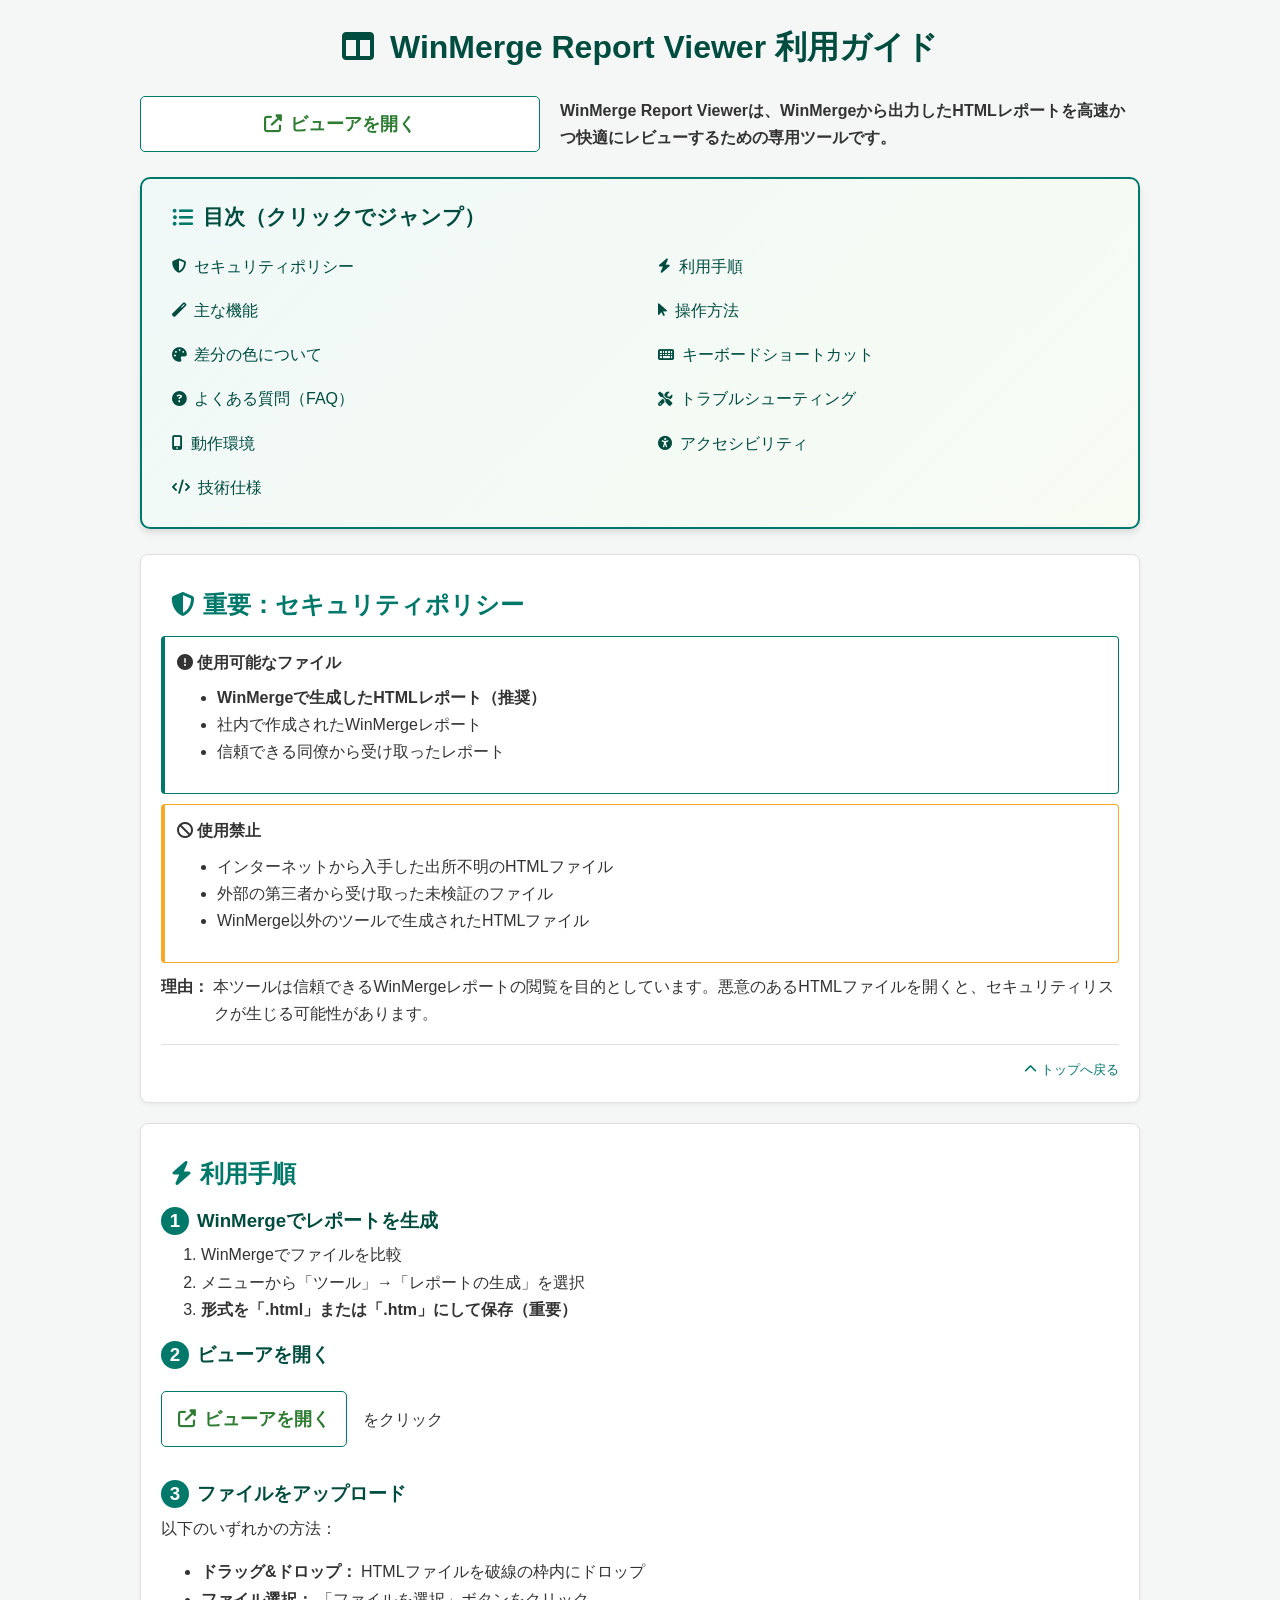
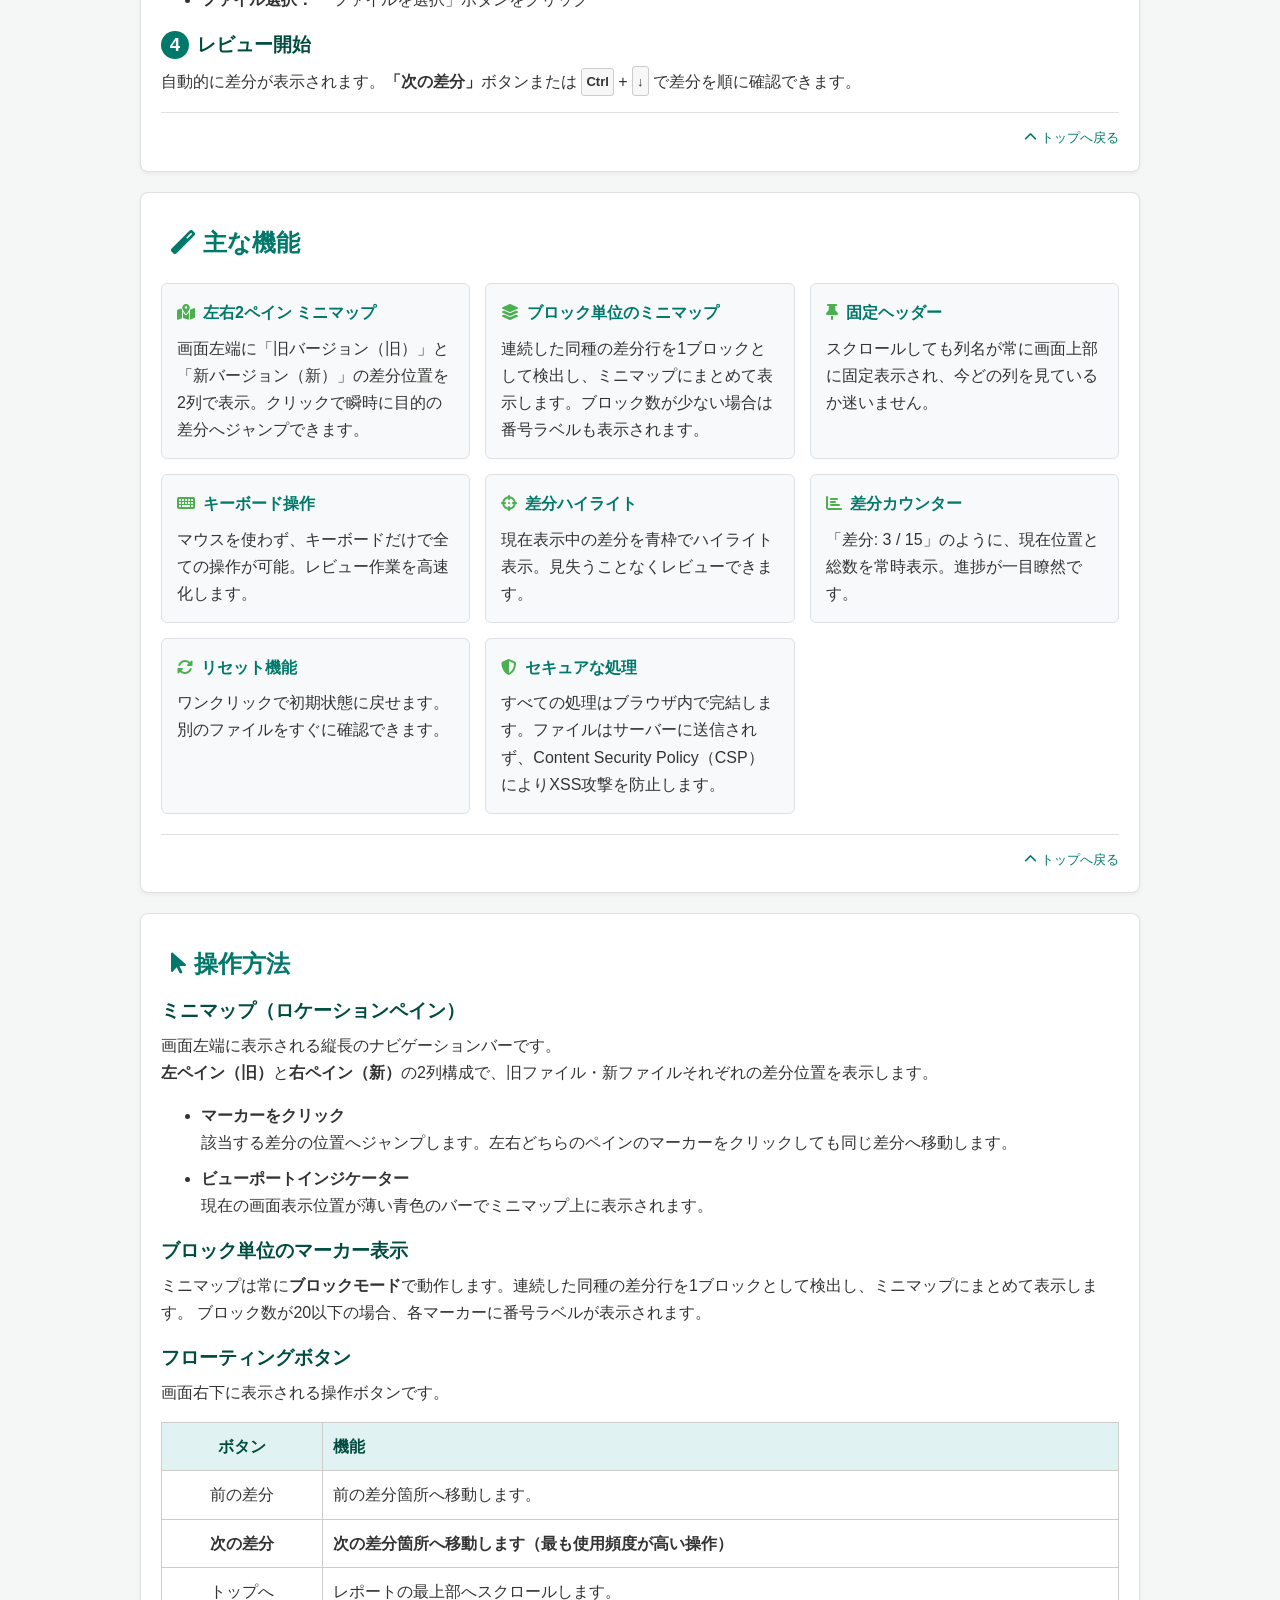
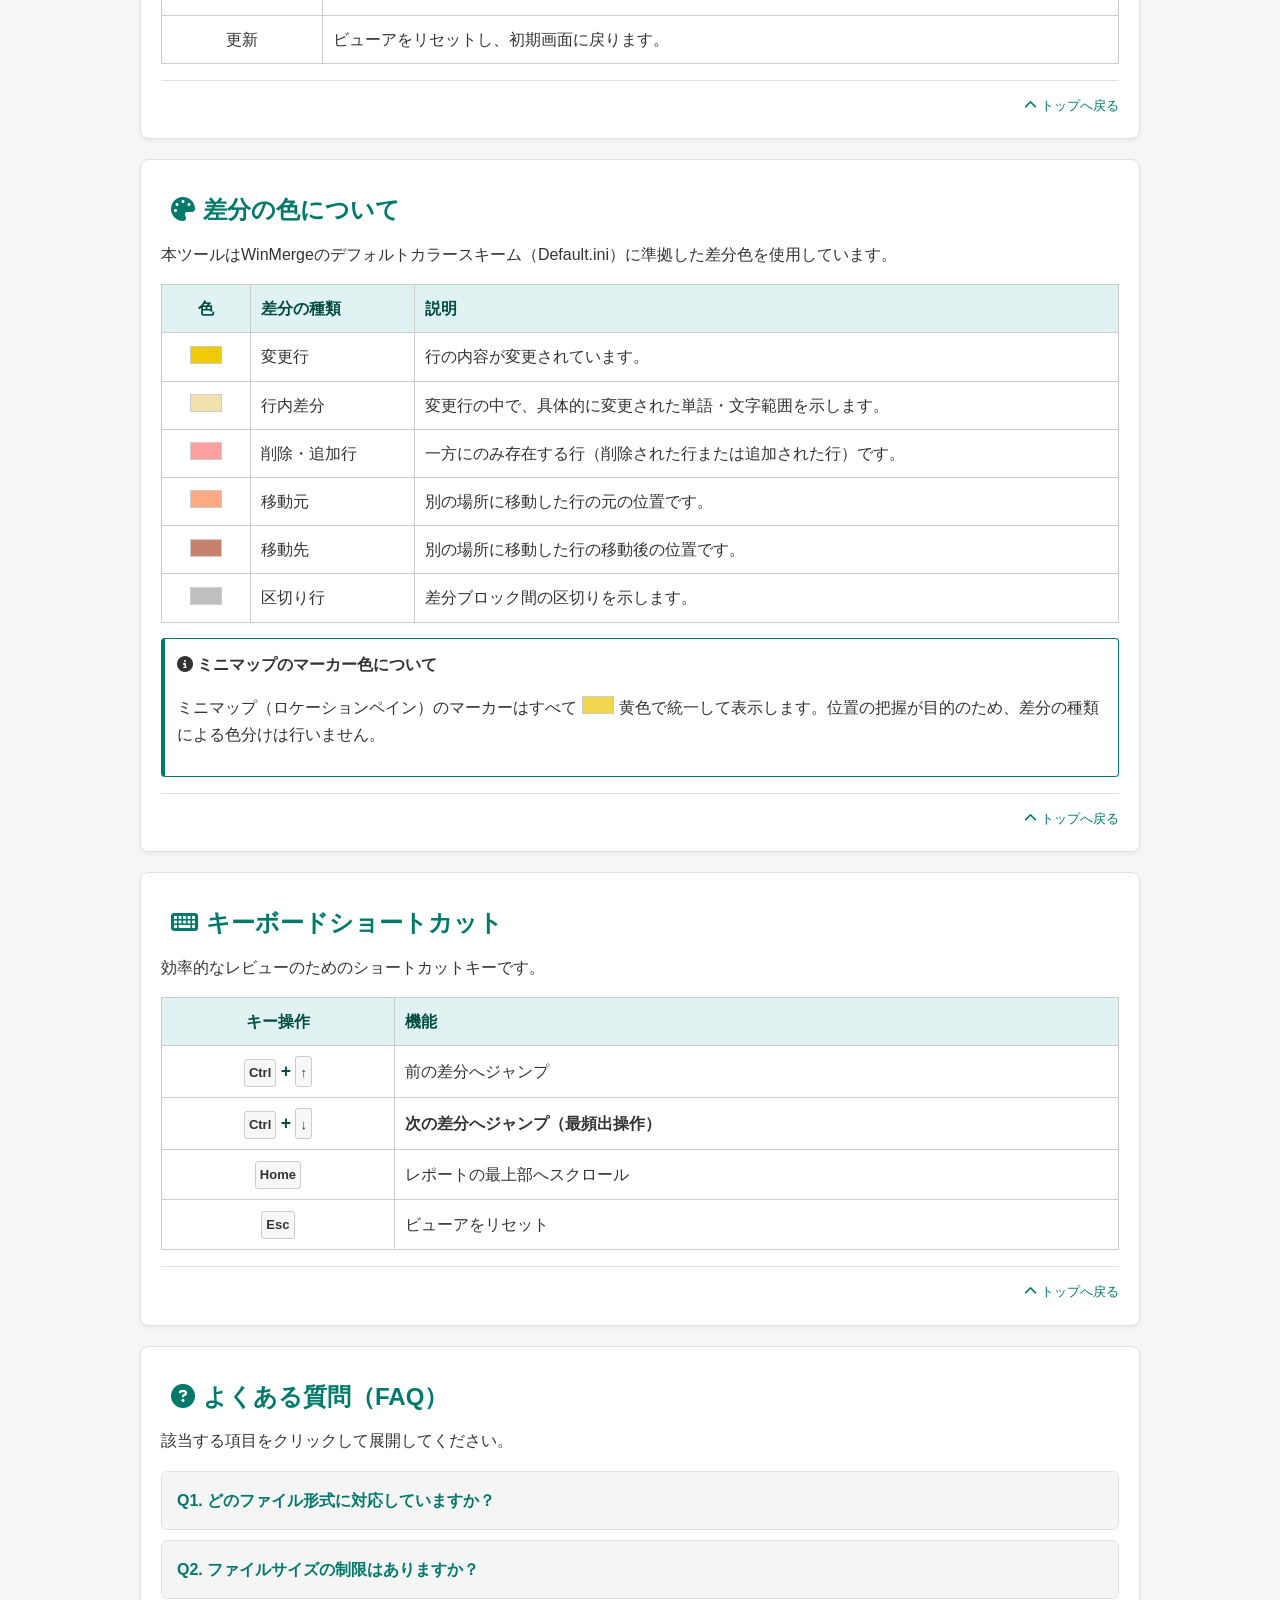
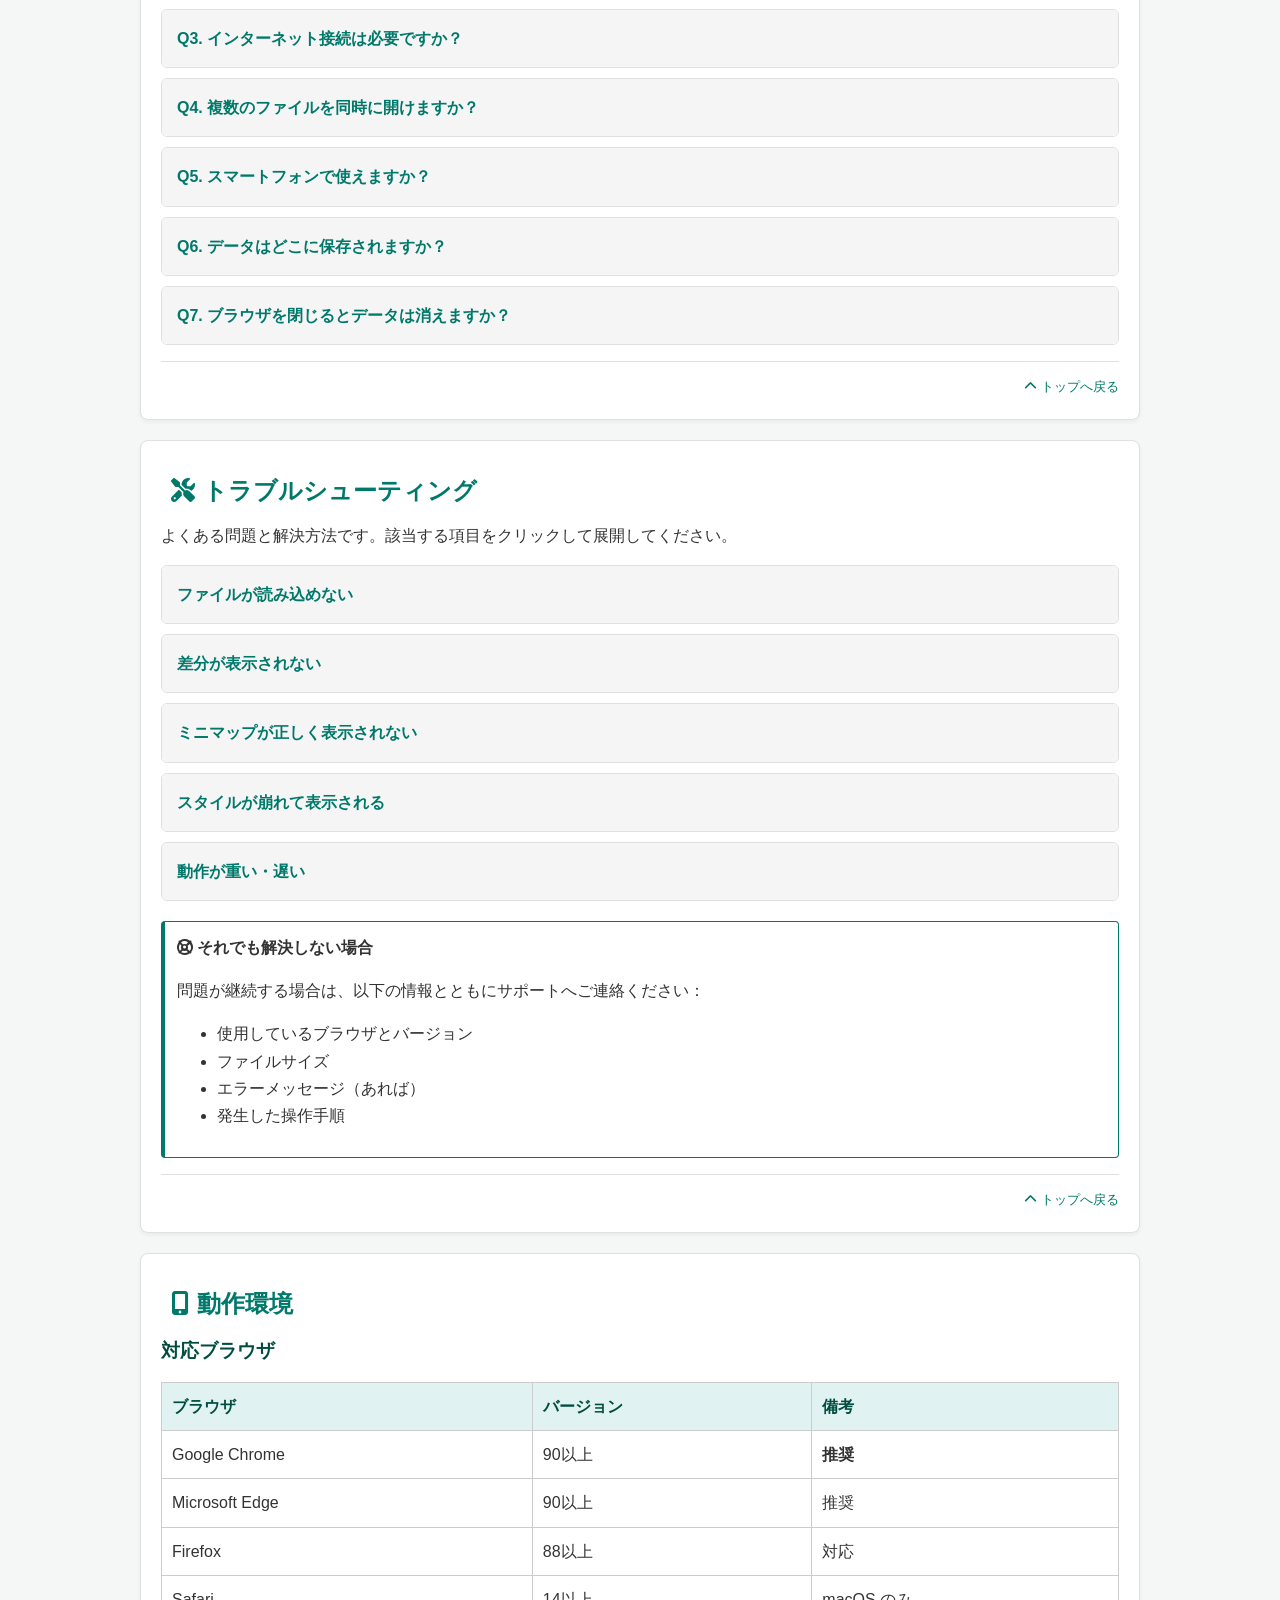
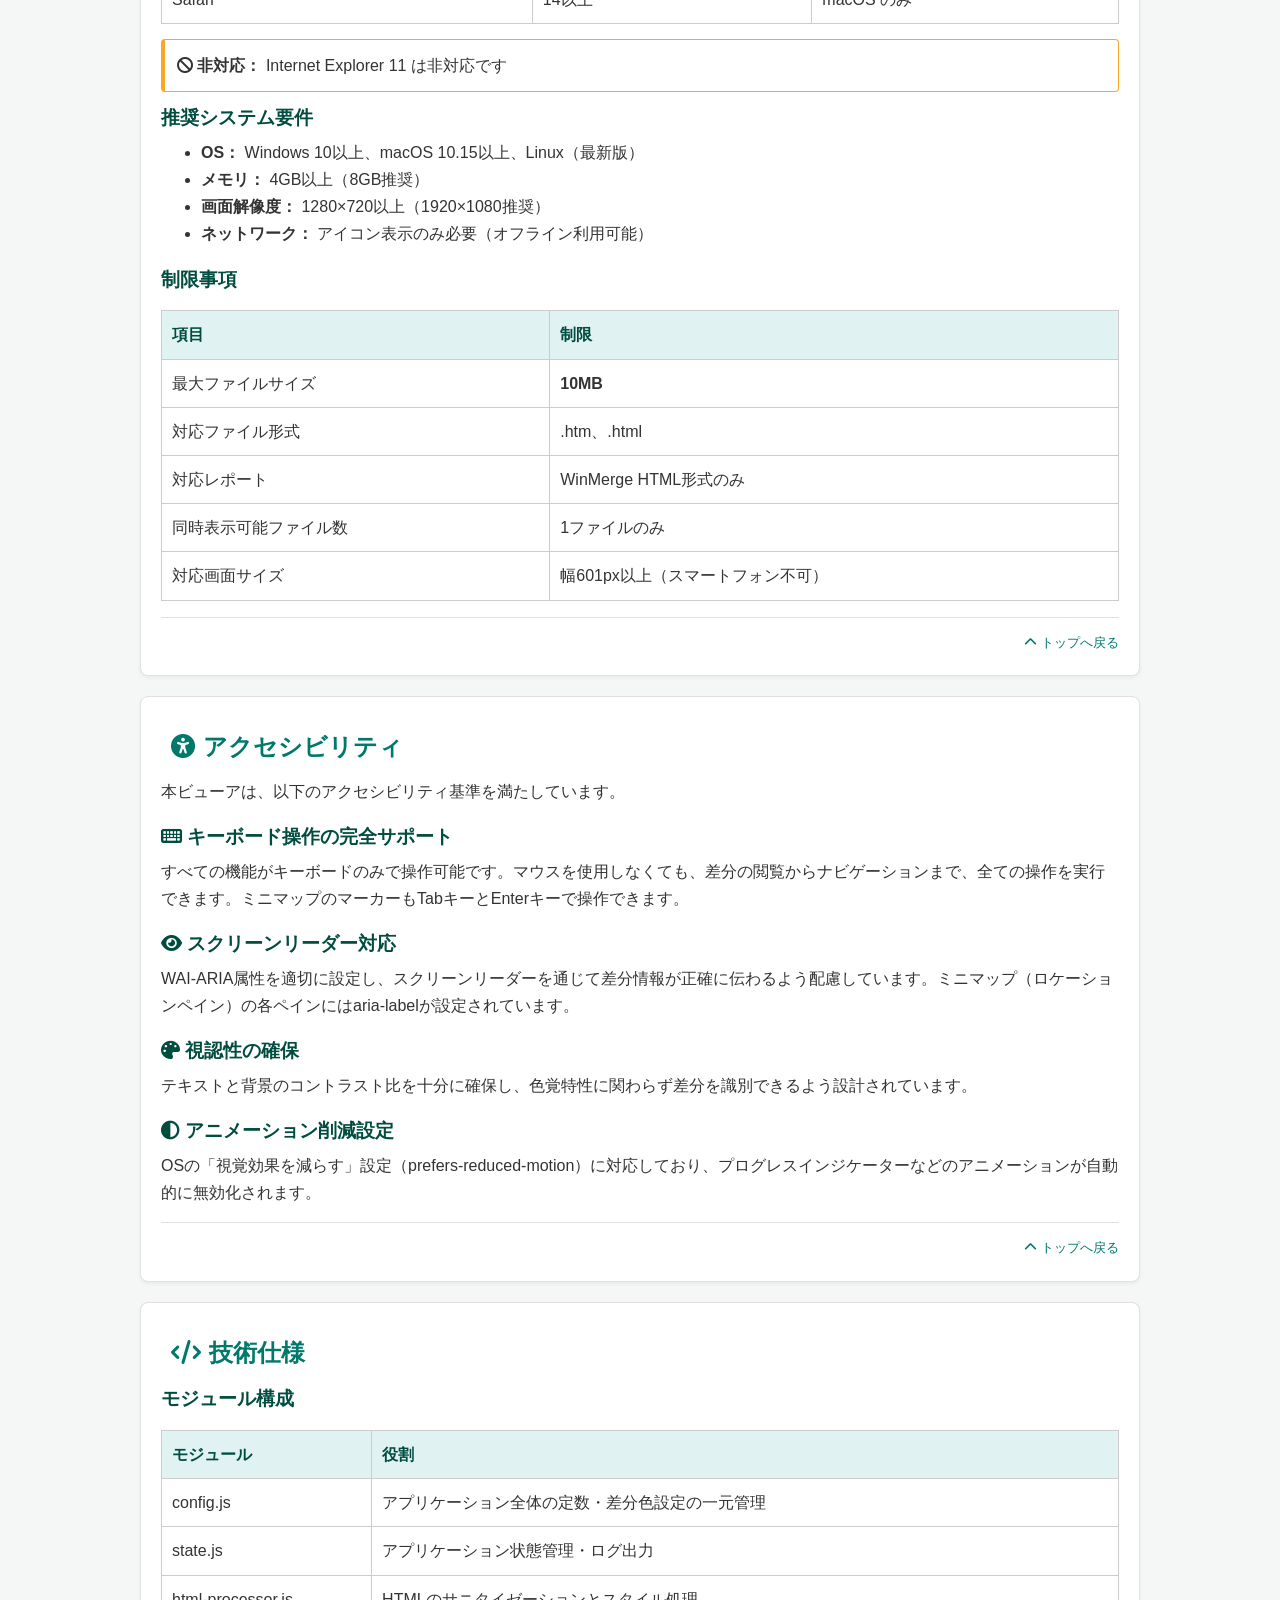
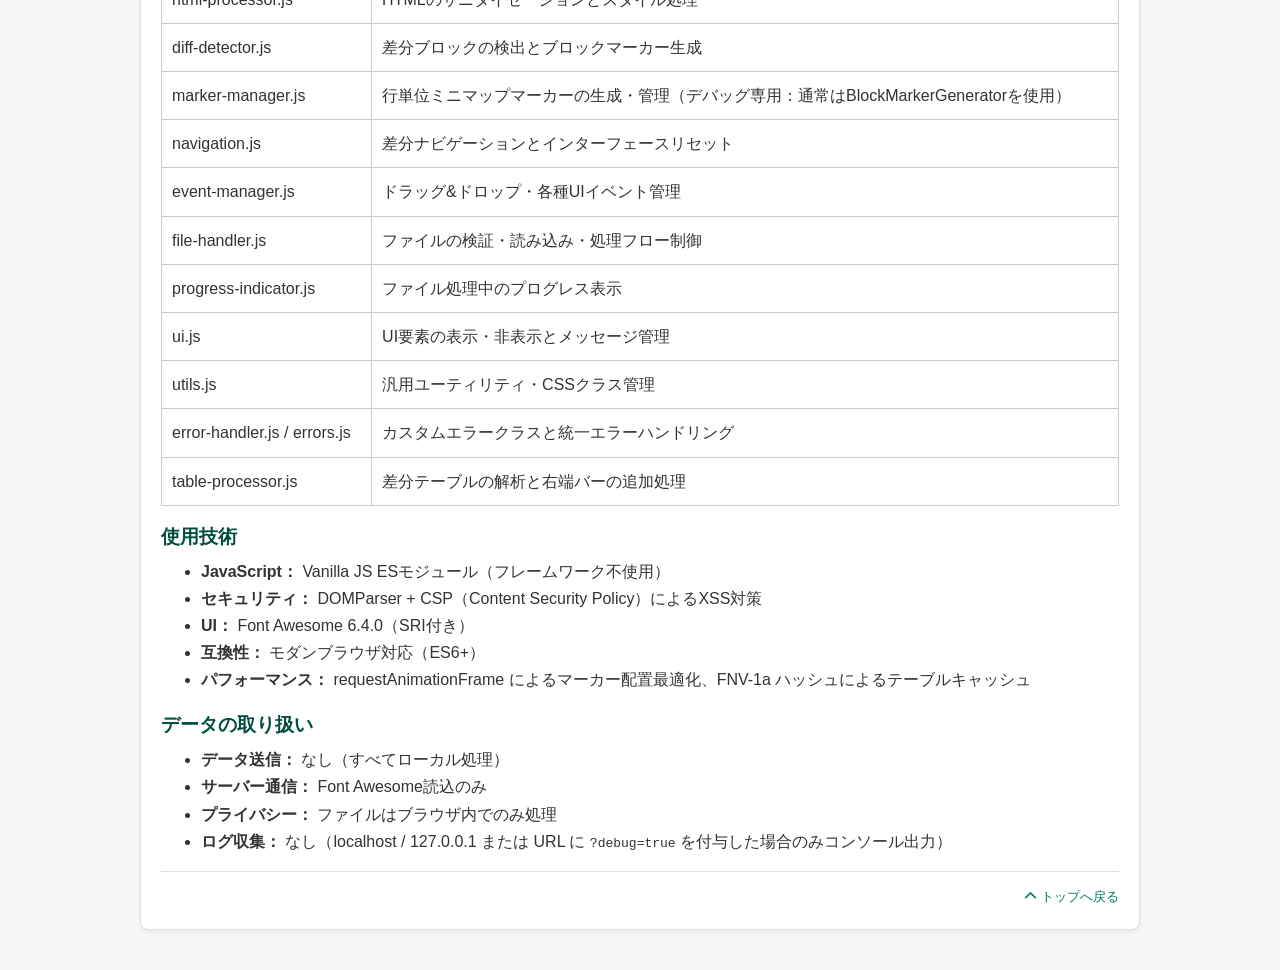
==== document.html @ a6956dbc "feat: initial commit (v2 - refactored from v1)" ====
<!DOCTYPE html>
<html lang="ja">

<head>
    <meta name="description"
        content="WinMergeレポートビューアは、WinMergeから出力したHTMLレポートをより快適にレビューするための高機能ツールです。差分ナビゲーション、ミニマップ、固定ヘッダーなどの機能を備えています。">
    <meta charset="UTF-8">
    <meta name="viewport" content="width=device-width, initial-scale=1.0">
    <title>WinMerge Report Viewer 利用ガイド</title>
    <link rel="icon" href="favicon.ico">
    <link href="https://cdnjs.cloudflare.com/ajax/libs/font-awesome/6.4.0/css/all.min.css" rel="stylesheet" />
    <style>
        body {
            font-family: 'Segoe UI', Tahoma, Geneva, Verdana, sans-serif;
            line-height: 1.7;
            padding: 20px;
            max-width: 1000px;
            margin: 0 auto;
            background-color: #f4f7f6;
            color: #333;
        }

        h1 {
            color: #004d40;
            margin-top: 0;
            text-align: center;
        }

        h2 {
            color: #00796b;
            padding-left: 10px;
            margin-top: 10px;
            margin-bottom: 10px;
        }

        h3 {
            color: #004d40;
            margin-top: 10px;
            margin-bottom: 5px;
        }

        .description {
            display: flex;
            align-items: center;
            gap: 0 20px;
            margin-block: 0;
        }

        .description a {
            display: flex;
            justify-content: center;
            align-items: center;
            width: 40%;
            min-width: 200px;
            flex-shrink: 0;
            margin-block: 0;
        }

        .description p {
            width: 60%;
            margin: 0;
            flex-grow: 1;
        }

        .link-to-tool {
            background-color: #fff;
            border: 1px solid #00796b;
            padding: 12px 16px;
            border-radius: 5px;
            color: #2e7d32;
            text-decoration: none;
            font-size: 18px;
            font-weight: 600;
            transition: all 0.3s ease;
            cursor: pointer;
            display: inline-block;
            margin: 15px 0;
            box-sizing: border-box;
        }

        .link-to-tool:hover {
            color: #1b5e20;
            background-color: #f0f8f7;
        }

        .link-to-tool i {
            font-size: 18px;
            margin-right: 0.5rem;
        }

        .section-box {
            background-color: #ffffff;
            border: 1px solid #e0e0e0;
            border-radius: 8px;
            padding: 20px;
            margin-bottom: 20px;
            box-shadow: 0 2px 4px rgba(0, 0, 0, 0.05);
        }

        .section-box p,
        .section-box ol,
        .section-box ul {
            margin-top: 0;
        }

        #security-policy>p {
            text-indent: -3.3rem;
            padding-left: 3.3rem;
        }

        .new-feature {
            background-color: #e8f5e9;
            border-left: 4px solid #00796b;
            padding: 12px;
            margin: 10px 0;
            border-radius: 4px;
        }

        .new-feature strong {
            color: #2e7d32;
        }

        .warning-box {
            border: 1px solid #f9a825;
            border-left-width: 4px;
            padding: 12px;
            margin: 10px 0;
            border-radius: 4px;
        }

        .info-box,
        .security-box {
            border: 1px solid #00796b;
            border-left-width: 4px;
            padding: 12px;
            margin: 10px 0;
            border-radius: 4px;
        }

        table {
            width: 100%;
            border-collapse: collapse;
            margin: 15px 0;
        }

        th,
        td {
            border: 1px solid #ccc;
            padding: 10px;
            text-align: left;
        }

        th {
            background-color: #e0f2f1;
            color: #004d40;
        }

        .color-box {
            display: inline-block;
            width: 30px;
            height: 16px;
            margin-inline: 5px;
            vertical-align: -1.4px;
            border: 1px solid #ccc;
        }

        span.kbd {
            display: inline-block;
            font-size: 13px;
            font-weight: bold;
            padding: 2px 4px;
            border: 1px solid #ccc;
            border-radius: 3px;
            background-color: #f7f7f7;
        }

        span.kbd.arrow {
            font-family: "Noto Sans Symbols 2", sans-serif;
            font-weight: 700;
            padding-top: .3rem;
        }

        span.plus {
            color: #004d40;
            font-weight: bold;
            font-size: 1.1rem;
        }

        /* WinMerge デフォルトカラースキーム（Default.ini）に準拠した差分色 */
        .diff-changed  { background-color: rgb(239, 203, 5);   }
        .diff-word     { background-color: rgb(241, 226, 173); }
        .diff-del      { background-color: rgb(255, 160, 160); }
        .diff-moved-from { background-color: rgb(255, 170, 130); }
        .diff-moved-to   { background-color: rgb(200, 129, 108); }
        .diff-separator  { background-color: rgb(192, 192, 192); }

        .mr-0_5rem { margin-right: .5rem; }
        .mr-1rem   { margin-right: 1rem; }
        .mb-0_5rem { margin-bottom: .5rem; }

        /* トップへ戻るリンク */
        .back-to-top {
            display: block;
            text-align: right;
            margin-top: 16px;
            padding-top: 10px;
            border-top: 1px solid #e0e0e0;
        }

        .back-to-top a {
            color: #00796b;
            text-decoration: none;
            font-size: 13px;
            font-weight: 500;
            transition: color 0.2s ease;
        }

        .back-to-top a:hover { color: #004d40; }
        .back-to-top a i    { margin-right: 4px; }

        .text-center { text-align: center; }

        .feature-grid {
            display: grid;
            grid-template-columns: repeat(auto-fit, minmax(250px, 1fr));
            gap: 15px;
            margin: 20px 0;
        }

        .feature-card {
            background: #f8f9fa;
            border: 1px solid #dee2e6;
            border-radius: 6px;
            padding: 15px;
        }

        .feature-card h4 {
            color: #00796b;
            margin-top: 0;
            margin-bottom: .5rem;
        }

        .feature-card p  { margin-bottom: 0; }
        .feature-card i  { color: #4caf50; margin-right: 8px; }

        /* アコーディオンスタイル */
        .accordion { margin: 15px 0; }

        .accordion-item {
            border: 1px solid #e0e0e0;
            border-radius: 6px;
            margin-bottom: 10px;
            overflow: hidden;
        }

        .accordion-header {
            background: #f5f5f5;
            padding: 15px;
            cursor: pointer;
            font-weight: 600;
            color: #00796b;
            display: flex;
            justify-content: space-between;
            align-items: center;
            transition: background 0.3s ease;
        }

        .accordion-header:hover { background: rgba(0, 121, 107, 0.1); }

        #faq .accordion-header span {
            text-indent: -1.7rem;
            padding-left: 1.7rem;
        }

        .accordion-content {
            max-height: 0;
            overflow: hidden;
            transition: max-height 0.3s ease;
            background: white;
        }

        .accordion-content.active { max-height: 1000px; }

        .accordion-body { padding: 15px; }

        #faq .accordion-body {
            text-indent: -1.8rem;
            padding-left: calc(1.8rem + 15px);
        }

        .step-number {
            display: inline-block;
            width: 28px;
            height: 28px;
            background: #00796b;
            color: white;
            border-radius: 50%;
            text-align: center;
            line-height: 28px;
            font-weight: bold;
            margin-right: 8px;
        }

        .accordion-body .info-box {
            padding-left: calc(12px + 1.2em);
            text-indent: -1.2em;
        }

        /* 目次スタイル */
        .toc-container {
            background: linear-gradient(135deg, #f0f9f8 0%, #f7fbf2 100%);
            border: 2px solid #00796b;
            border-radius: 10px;
            padding: 20px;
            margin: 25px 0;
            box-shadow: 0 4px 6px rgba(0, 0, 0, 0.1);
        }

        .toc-title {
            color: #004d40;
            font-size: 1.3em;
            font-weight: bold;
            margin: 0 0 12px 0;
            display: flex;
            align-items: center;
        }

        .toc-title i { margin-right: 10px; color: #00796b; }

        .toc-grid {
            display: grid;
            grid-template-columns: repeat(2, 1fr);
            gap: 5px 15px;
        }

        .toc-item { display: flex; align-items: center; }

        .toc-item a {
            color: #004d40;
            text-decoration: none;
            font-weight: 500;
            display: flex;
            align-items: center;
            padding: 6px 10px;
            border-radius: 5px;
            transition: all 0.3s ease;
            width: 100%;
        }

        .toc-item a:hover {
            background: rgba(0, 121, 107, 0.1);
            color: #004d40;
            transform: translateX(5px);
        }

        .toc-item a i {
            margin-right: 8px;
            font-size: 0.9em;
            color: #004d40;
        }

        #operations ul li p {
            display: flex;
            align-items: center;
            margin-bottom: 0;
        }

        /* ミニマップ色見本の横並び */
        .minimap-legend {
            display: flex;
            flex-wrap: wrap;
            gap: 8px 20px;
            margin: 10px 0;
        }

        .minimap-legend-item {
            display: flex;
            align-items: center;
            gap: 6px;
            font-size: 14px;
        }

        /* タブレット向け（幅900px以下） */
        @media screen and (max-width: 900px) {
            body { padding: 15px; font-size: 16px; max-width: 100%; }
            h1  { font-size: 1.6rem; }
            h2  { font-size: 1.3rem; }
            .description { flex-direction: column; align-items: flex-start; gap: 12px 0; }
            .description a, .description p { width: 100%; margin: 0; }
            .description a { max-width: 100%; }
            .link-to-tool  { font-size: 17px; padding: 10px 14px; }
            th, td         { font-size: 15px; word-break: break-word; }
            .section-box   { padding: 18px; }
            .feature-grid  { grid-template-columns: 1fr; }
            .toc-grid      { grid-template-columns: 1fr; }
            .toc-container { padding: 15px; }
            .toc-title     { font-size: 1.1em; margin-bottom: 10px; }
        }

        /* スマホ向け（幅600px以下） */
        @media screen and (max-width: 600px) {
            body { padding: 10px; font-size: 15px; line-height: 1.6; }
            h1   { font-size: 1.4rem; margin-bottom: 1rem; text-align: left; text-indent: -1.2rem; padding-left: 3rem; }
            h2   { font-size: 1.2rem; }
            h3   { font-size: 1rem; }
            .description { flex-direction: column; }
            .description a, .description p { width: 100%; }
            .link-to-tool { font-size: 16px; padding: 10px 12px; }
            #security-policy>p { text-indent: -3rem; padding-left: 3rem; }
            table { font-size: 14px; }
            thead { display: none; }
            tr    { display: block; margin-bottom: 10px; }
            td    {
                display: flex;
                justify-content: space-between;
                padding: 8px;
                border: none;
                border-bottom: 1px solid #eee;
                position: relative;
            }
            td:first-child {
                background-color: #e0f2f1;
                justify-content: space-around;
                align-items: center;
            }
            #operations td:first-child,
            #system-requirements td:first-child { color: #004d40; font-weight: bold; }
            td:last-child { border-right: none; }
            td:before { content: attr(data-label); font-weight: bold; margin-right: 10px; min-width: fit-content; }
            td:first-child:before { display: none; }
            td p { margin-bottom: 0; }
            #faq .accordion-body { text-indent: -1.6rem; padding-left: calc(1.6rem + 15px); }
            .section-box { padding: 15px; }
            .color-box   { vertical-align: -1.1px; }
            .feature-grid { grid-template-columns: 1fr; }
            .toc-grid   { grid-template-columns: 1fr; }
            .toc-item a { font-size: 14px; padding: 5px 8px; }
            .toc-container { padding: 12px; }
            .toc-title  { font-size: 1em; margin-bottom: 8px; }
            .minimap-legend { flex-direction: column; gap: 6px; }
        }
    </style>
</head>

<body>
    <div id="main-content">
        <h1 id="top"><i class="fas fa-columns mr-1rem"></i>WinMerge Report Viewer 利用ガイド</h1>

        <div class="description">
            <a href="index.html" class="link-to-tool" target="_blank">
                <i class="fas fa-external-link-alt"></i>
                ビューアを開く
            </a>
            <p><strong>WinMerge Report Viewerは、WinMergeから出力したHTMLレポートを高速かつ快適にレビューするための専用ツールです。</strong></p>
        </div>

        <!-- 目次 -->
        <div class="toc-container">
            <h2 class="toc-title">
                <i class="fas fa-list-ul"></i>
                目次（クリックでジャンプ）
            </h2>
            <div class="toc-grid">
                <div class="toc-item">
                    <a href="#security-policy">
                        <i class="fas fa-shield-alt"></i>セキュリティポリシー
                    </a>
                </div>
                <div class="toc-item">
                    <a href="#quick-start">
                        <i class="fas fa-bolt"></i>利用手順
                    </a>
                </div>
                <div class="toc-item">
                    <a href="#features">
                        <i class="fas fa-magic"></i>主な機能
                    </a>
                </div>
                <div class="toc-item">
                    <a href="#operations">
                        <i class="fas fa-mouse-pointer"></i>操作方法
                    </a>
                </div>

                <div class="toc-item">
                    <a href="#diff-colors">
                        <i class="fas fa-palette"></i>差分の色について
                    </a>
                </div>
                <div class="toc-item">
                    <a href="#keyboard-shortcuts">
                        <i class="fas fa-keyboard"></i>キーボードショートカット
                    </a>
                </div>
                <div class="toc-item">
                    <a href="#faq">
                        <i class="fas fa-question-circle"></i>よくある質問（FAQ）
                    </a>
                </div>
                <div class="toc-item">
                    <a href="#troubleshooting">
                        <i class="fas fa-tools"></i>トラブルシューティング
                    </a>
                </div>
                <div class="toc-item">
                    <a href="#system-requirements">
                        <i class="fas fa-mobile-alt"></i>動作環境
                    </a>
                </div>
                <div class="toc-item">
                    <a href="#accessibility">
                        <i class="fas fa-universal-access"></i>アクセシビリティ
                    </a>
                </div>
                <div class="toc-item">
                    <a href="#technical-specs">
                        <i class="fas fa-code"></i>技術仕様
                    </a>
                </div>
            </div>
        </div>

        <!-- セキュリティポリシー -->
        <div class="section-box" id="security-policy">
            <h2><i class="fas fa-shield-alt mr-0_5rem"></i>重要：セキュリティポリシー</h2>

            <div class="security-box">
                <p class="mb-0_5rem"><strong><i class="fas fa-exclamation-circle"></i> 使用可能なファイル</strong></p>
                <ul>
                    <li><strong>WinMergeで生成したHTMLレポート（推奨）</strong></li>
                    <li>社内で作成されたWinMergeレポート</li>
                    <li>信頼できる同僚から受け取ったレポート</li>
                </ul>
            </div>

            <div class="warning-box">
                <p class="mb-0_5rem"><strong><i class="fas fa-ban"></i> 使用禁止</strong></p>
                <ul>
                    <li>インターネットから入手した出所不明のHTMLファイル</li>
                    <li>外部の第三者から受け取った未検証のファイル</li>
                    <li>WinMerge以外のツールで生成されたHTMLファイル</li>
                </ul>
            </div>

            <p><strong>理由：</strong> 本ツールは信頼できるWinMergeレポートの閲覧を目的としています。悪意のあるHTMLファイルを開くと、セキュリティリスクが生じる可能性があります。</p>
            <div class="back-to-top"><a href="#top"><i class="fas fa-chevron-up"></i>トップへ戻る</a></div>
        </div>

        <!-- 利用手順 -->
        <div class="section-box" id="quick-start">
            <h2><i class="fas fa-bolt mr-0_5rem"></i>利用手順</h2>

            <h3><span class="step-number">1</span>WinMergeでレポートを生成</h3>
            <ol>
                <li>WinMergeでファイルを比較</li>
                <li>メニューから「ツール」→「レポートの生成」を選択</li>
                <li><strong>形式を「.html」または「.htm」にして保存（重要）</strong></li>
            </ol>

            <h3><span class="step-number">2</span>ビューアを開く</h3>
            <p><a href="index.html" class="link-to-tool" target="_blank"><i class="fas fa-external-link-alt"></i>ビューアを開く</a>　をクリック</p>

            <h3><span class="step-number">3</span>ファイルをアップロード</h3>
            <p>以下のいずれかの方法：</p>
            <ul>
                <li><strong>ドラッグ&ドロップ：</strong> HTMLファイルを破線の枠内にドロップ</li>
                <li><strong>ファイル選択：</strong> 「ファイルを選択」ボタンをクリック</li>
            </ul>

            <h3><span class="step-number">4</span>レビュー開始</h3>
            <p>自動的に差分が表示されます。<strong>「次の差分」</strong>ボタンまたは <span class="kbd">Ctrl</span> + <span class="kbd arrow">↓</span> で差分を順に確認できます。</p>
            <div class="back-to-top"><a href="#top"><i class="fas fa-chevron-up"></i>トップへ戻る</a></div>
        </div>

        <!-- 主な機能 -->
        <div class="section-box" id="features">
            <h2><i class="fas fa-magic mr-0_5rem"></i>主な機能</h2>

            <div class="feature-grid">
                <div class="feature-card">
                    <h4><i class="fas fa-map-marked-alt"></i>左右2ペイン ミニマップ</h4>
                    <p>画面左端に「旧バージョン（旧）」と「新バージョン（新）」の差分位置を2列で表示。クリックで瞬時に目的の差分へジャンプできます。</p>
                </div>

                <div class="feature-card">
                    <h4><i class="fas fa-layer-group"></i>ブロック単位のミニマップ</h4>
                    <p>連続した同種の差分行を1ブロックとして検出し、ミニマップにまとめて表示します。ブロック数が少ない場合は番号ラベルも表示されます。</p>
                </div>

                <div class="feature-card">
                    <h4><i class="fas fa-thumbtack"></i>固定ヘッダー</h4>
                    <p>スクロールしても列名が常に画面上部に固定表示され、今どの列を見ているか迷いません。</p>
                </div>

                <div class="feature-card">
                    <h4><i class="fas fa-keyboard"></i>キーボード操作</h4>
                    <p>マウスを使わず、キーボードだけで全ての操作が可能。レビュー作業を高速化します。</p>
                </div>

                <div class="feature-card">
                    <h4><i class="fas fa-crosshairs"></i>差分ハイライト</h4>
                    <p>現在表示中の差分を青枠でハイライト表示。見失うことなくレビューできます。</p>
                </div>

                <div class="feature-card">
                    <h4><i class="fas fa-chart-bar"></i>差分カウンター</h4>
                    <p>「差分: 3 / 15」のように、現在位置と総数を常時表示。進捗が一目瞭然です。</p>
                </div>

                <div class="feature-card">
                    <h4><i class="fas fa-sync-alt"></i>リセット機能</h4>
                    <p>ワンクリックで初期状態に戻せます。別のファイルをすぐに確認できます。</p>
                </div>

                <div class="feature-card">
                    <h4><i class="fas fa-shield-alt"></i>セキュアな処理</h4>
                    <p>すべての処理はブラウザ内で完結します。ファイルはサーバーに送信されず、Content Security Policy（CSP）によりXSS攻撃を防止します。</p>
                </div>
            </div>
            <div class="back-to-top"><a href="#top"><i class="fas fa-chevron-up"></i>トップへ戻る</a></div>
        </div>

        <!-- 操作方法 -->
        <div class="section-box" id="operations">
            <h2><i class="fas fa-mouse-pointer mr-0_5rem"></i>操作方法</h2>

            <h3>ミニマップ（ロケーションペイン）</h3>
            <p>
                画面左端に表示される縦長のナビゲーションバーです。<br>
                <strong>左ペイン（旧）</strong>と<strong>右ペイン（新）</strong>の2列構成で、旧ファイル・新ファイルそれぞれの差分位置を表示します。
            </p>
            <ul>
                <li class="mb-0_5rem">
                    <p><strong>マーカーをクリック</strong></p>
                    該当する差分の位置へジャンプします。左右どちらのペインのマーカーをクリックしても同じ差分へ移動します。
                </li>
                <li class="mb-0_5rem">
                    <p><strong>ビューポートインジケーター</strong></p>
                    現在の画面表示位置が薄い青色のバーでミニマップ上に表示されます。
                </li>
            </ul>

            <h3>ブロック単位のマーカー表示</h3>
            <p>
                ミニマップは常に<strong>ブロックモード</strong>で動作します。連続した同種の差分行を1ブロックとして検出し、ミニマップにまとめて表示します。
                ブロック数が20以下の場合、各マーカーに番号ラベルが表示されます。
            </p>

            <h3>フローティングボタン</h3>
            <p>画面右下に表示される操作ボタンです。</p>
            <table>
                <thead>
                    <tr>
                        <th class="text-center">ボタン</th>
                        <th>機能</th>
                    </tr>
                </thead>
                <tbody>
                    <tr>
                        <td data-label="ボタン" class="text-center">前の差分</td>
                        <td data-label="機能">前の差分箇所へ移動します。</td>
                    </tr>
                    <tr>
                        <td data-label="ボタン" class="text-center"><strong>次の差分</strong></td>
                        <td data-label="機能"><strong>次の差分箇所へ移動します（最も使用頻度が高い操作）</strong></td>
                    </tr>
                    <tr>
                        <td data-label="ボタン" class="text-center">トップへ</td>
                        <td data-label="機能">レポートの最上部へスクロールします。</td>
                    </tr>
                    <tr>
                        <td data-label="ボタン" class="text-center">更新</td>
                        <td data-label="機能">ビューアをリセットし、初期画面に戻ります。</td>
                    </tr>
                </tbody>
            </table>
            <div class="back-to-top"><a href="#top"><i class="fas fa-chevron-up"></i>トップへ戻る</a></div>
        </div>

        <!-- 差分の色について -->
        <div class="section-box" id="diff-colors">
            <h2><i class="fas fa-palette mr-0_5rem"></i>差分の色について</h2>
            <p>本ツールはWinMergeのデフォルトカラースキーム（Default.ini）に準拠した差分色を使用しています。</p>

            <table>
                <thead>
                    <tr>
                        <th class="text-center">色</th>
                        <th>差分の種類</th>
                        <th>説明</th>
                    </tr>
                </thead>
                <tbody>
                    <tr>
                        <td data-label="色" class="text-center">
                            <span class="color-box diff-changed"></span>
                        </td>
                        <td data-label="差分の種類">変更行</td>
                        <td data-label="説明">行の内容が変更されています。</td>
                    </tr>
                    <tr>
                        <td data-label="色" class="text-center">
                            <span class="color-box diff-word"></span>
                        </td>
                        <td data-label="差分の種類">行内差分</td>
                        <td data-label="説明">変更行の中で、具体的に変更された単語・文字範囲を示します。</td>
                    </tr>
                    <tr>
                        <td data-label="色" class="text-center">
                            <span class="color-box diff-del"></span>
                        </td>
                        <td data-label="差分の種類">削除・追加行</td>
                        <td data-label="説明">一方にのみ存在する行（削除された行または追加された行）です。</td>
                    </tr>
                    <tr>
                        <td data-label="色" class="text-center">
                            <span class="color-box diff-moved-from"></span>
                        </td>
                        <td data-label="差分の種類">移動元</td>
                        <td data-label="説明">別の場所に移動した行の元の位置です。</td>
                    </tr>
                    <tr>
                        <td data-label="色" class="text-center">
                            <span class="color-box diff-moved-to"></span>
                        </td>
                        <td data-label="差分の種類">移動先</td>
                        <td data-label="説明">別の場所に移動した行の移動後の位置です。</td>
                    </tr>
                    <tr>
                        <td data-label="色" class="text-center">
                            <span class="color-box diff-separator"></span>
                        </td>
                        <td data-label="差分の種類">区切り行</td>
                        <td data-label="説明">差分ブロック間の区切りを示します。</td>
                    </tr>
                </tbody>
            </table>

            <div class="info-box">
                <p><strong><i class="fas fa-info-circle"></i> ミニマップのマーカー色について</strong></p>
                <p>ミニマップ（ロケーションペイン）のマーカーはすべて<span class="color-box" style="background-color:#F2D74E; border:1px solid #ccc;"></span>黄色で統一して表示します。位置の把握が目的のため、差分の種類による色分けは行いません。</p>
            </div>
            <div class="back-to-top"><a href="#top"><i class="fas fa-chevron-up"></i>トップへ戻る</a></div>
        </div>

        <!-- キーボードショートカット -->
        <div class="section-box" id="keyboard-shortcuts">
            <h2><i class="fas fa-keyboard mr-0_5rem"></i>キーボードショートカット</h2>
            <p>効率的なレビューのためのショートカットキーです。</p>
            <table>
                <thead>
                    <tr>
                        <th class="text-center">キー操作</th>
                        <th>機能</th>
                    </tr>
                </thead>
                <tbody>
                    <tr>
                        <td data-label="キー操作" class="text-center">
                            <span class="kbd">Ctrl</span> <span class="plus">+</span> <span class="kbd arrow">↑</span>
                        </td>
                        <td data-label="機能">前の差分へジャンプ</td>
                    </tr>
                    <tr>
                        <td data-label="キー操作" class="text-center">
                            <span class="kbd">Ctrl</span> <span class="plus">+</span> <span class="kbd arrow">↓</span>
                        </td>
                        <td data-label="機能"><strong>次の差分へジャンプ（最頻出操作）</strong></td>
                    </tr>
                    <tr>
                        <td data-label="キー操作" class="text-center">
                            <span class="kbd">Home</span>
                        </td>
                        <td data-label="機能">レポートの最上部へスクロール</td>
                    </tr>
                    <tr>
                        <td data-label="キー操作" class="text-center">
                            <span class="kbd">Esc</span>
                        </td>
                        <td data-label="機能">ビューアをリセット</td>
                    </tr>
                </tbody>
            </table>
            <div class="back-to-top"><a href="#top"><i class="fas fa-chevron-up"></i>トップへ戻る</a></div>
        </div>

        <!-- FAQ -->
        <div class="section-box" id="faq">
            <h2><i class="fas fa-question-circle mr-0_5rem"></i>よくある質問（FAQ）</h2>
            <p>該当する項目をクリックして展開してください。</p>

            <div class="accordion">
                <div class="accordion-item">
                    <div class="accordion-header">
                        <span>Q1. どのファイル形式に対応していますか？</span>
                    </div>
                    <div class="accordion-content">
                        <div class="accordion-body">
                            <strong>A1:</strong> WinMergeで生成した <strong>.htm</strong> または <strong>.html</strong>
                            形式のレポートのみ対応しています。他のツールで生成されたHTMLファイルは正しく表示されない場合があります。
                        </div>
                    </div>
                </div>

                <div class="accordion-item">
                    <div class="accordion-header">
                        <span>Q2. ファイルサイズの制限はありますか？</span>
                    </div>
                    <div class="accordion-content">
                        <div class="accordion-body">
                            <strong>A2:</strong>
                            最大<strong>10MB</strong>までです。それ以上の大容量ファイルはエラーになります。大規模な比較の場合は、比較対象を分割することをお勧めします。
                        </div>
                    </div>
                </div>

                <div class="accordion-item">
                    <div class="accordion-header">
                        <span>Q3. インターネット接続は必要ですか？</span>
                    </div>
                    <div class="accordion-content">
                        <div class="accordion-body">
                            <strong>A3:</strong> アイコン（Font Awesome）の読み込みにのみ必要です。アイコンが表示されなくても機能自体は動作しますので、オフライン環境でも利用可能です。
                        </div>
                    </div>
                </div>

                <div class="accordion-item">
                    <div class="accordion-header">
                        <span>Q4. 複数のファイルを同時に開けますか？</span>
                    </div>
                    <div class="accordion-content">
                        <div class="accordion-body">
                            <strong>A4:</strong> 現在のバージョンでは一度に1つのファイルのみ開けます。別のファイルを開く場合は「更新」ボタンでリセットしてください。
                        </div>
                    </div>
                </div>

                <div class="accordion-item">
                    <div class="accordion-header">
                        <span>Q5. スマートフォンで使えますか？</span>
                    </div>
                    <div class="accordion-content">
                        <div class="accordion-body">
                            <strong>A5:</strong>
                            本ツールは<strong>PC環境での使用を前提</strong>としています。画面幅600px以下（スマートフォン）では機能が制限され、警告が表示されます。必ずPCでご利用ください。
                        </div>
                    </div>
                </div>

                <div class="accordion-item">
                    <div class="accordion-header">
                        <span>Q6. データはどこに保存されますか？</span>
                    </div>
                    <div class="accordion-content">
                        <div class="accordion-body">
                            <strong>A6:</strong>
                            <strong>すべての処理はブラウザ内で完結</strong>します。ファイルはサーバーにアップロードされず、あなたのPC内でのみ処理されます。プライバシーは完全に保護されています。
                        </div>
                    </div>
                </div>

                <div class="accordion-item">
                    <div class="accordion-header">
                        <span>Q7. ブラウザを閉じるとデータは消えますか？</span>
                    </div>
                    <div class="accordion-content">
                        <div class="accordion-body">
                            <strong>A7:</strong>
                            はい。ブラウザを閉じる、またはタブを閉じるとデータは消えます。<strong>ファイルは保存されません</strong>ので、必要に応じて元のHTMLファイルを保管してください。
                        </div>
                    </div>
                </div>

            </div>
            <div class="back-to-top"><a href="#top"><i class="fas fa-chevron-up"></i>トップへ戻る</a></div>
        </div>

        <!-- トラブルシューティング -->
        <div class="section-box" id="troubleshooting">
            <h2><i class="fas fa-tools mr-0_5rem"></i>トラブルシューティング</h2>
            <p>よくある問題と解決方法です。該当する項目をクリックして展開してください。</p>

            <div class="accordion">
                <div class="accordion-item">
                    <div class="accordion-header">
                        <span>ファイルが読み込めない</span>
                    </div>
                    <div class="accordion-content">
                        <div class="accordion-body">
                            <strong>考えられる原因：</strong>
                            <ul>
                                <li>ファイルサイズが10MBを超えている</li>
                                <li>WinMerge形式のHTMLレポートではない</li>
                                <li>ファイルが破損している</li>
                            </ul>
                            <strong>対処法：</strong>
                            <ul>
                                <li>ファイルサイズを確認してください（10MB以下にする）</li>
                                <li>WinMergeで再度レポートを生成してください</li>
                                <li>別のブラウザで試してください</li>
                            </ul>
                        </div>
                    </div>
                </div>

                <div class="accordion-item">
                    <div class="accordion-header">
                        <span>差分が表示されない</span>
                    </div>
                    <div class="accordion-content">
                        <div class="accordion-body">
                            <strong>対処法：</strong>
                            <ol>
                                <li>「更新」ボタンでリセットしてから再度読み込む</li>
                                <li>ブラウザのキャッシュをクリア（<span class="kbd">Ctrl</span> + <span class="kbd">Shift</span> + <span class="kbd">R</span>）</li>
                                <li>ブラウザの開発者ツール（F12）でエラーを確認</li>
                                <li>別のブラウザで試す</li>
                            </ol>
                        </div>
                    </div>
                </div>

                <div class="accordion-item">
                    <div class="accordion-header">
                        <span>ミニマップが正しく表示されない</span>
                    </div>
                    <div class="accordion-content">
                        <div class="accordion-body">
                            <strong>考えられる原因と対処法：</strong>
                            <ul>
                                <li>ブラウザウィンドウのサイズを変えると自動的に再計算されます。ウィンドウのリサイズを試してください。</li>
                                <li>「更新」ボタンでリセットして再読み込みしてください。</li>
                                <li>上記で解決しない場合は、ページをリロード（<span class="kbd">Ctrl</span> + <span class="kbd">Shift</span> + <span class="kbd">R</span>）してください。</li>
                            </ul>
                        </div>
                    </div>
                </div>

                <div class="accordion-item">
                    <div class="accordion-header">
                        <span>スタイルが崩れて表示される</span>
                    </div>
                    <div class="accordion-content">
                        <div class="accordion-body">
                            <strong>対処法：</strong>
                            <ul>
                                <li>ページを完全にリロード（<span class="kbd">Ctrl</span> + <span class="kbd">Shift</span> + <span class="kbd">R</span>）</li>
                                <li>ブラウザのキャッシュをクリア</li>
                                <li>最新バージョンのブラウザを使用しているか確認</li>
                            </ul>
                        </div>
                    </div>
                </div>

                <div class="accordion-item">
                    <div class="accordion-header">
                        <span>動作が重い・遅い</span>
                    </div>
                    <div class="accordion-content">
                        <div class="accordion-body">
                            <strong>対処法：</strong>
                            <ul>
                                <li>ファイルサイズが大きい（5MB以上）場合は時間がかかります</li>
                                <li>他のタブやアプリケーションを閉じてください</li>
                                <li>ブラウザを再起動してください</li>
                                <li>PCのメモリ使用率を確認してください</li>
                            </ul>
                        </div>
                    </div>
                </div>
            </div>

            <div class="info-box" style="margin-top: 20px;">
                <p><strong><i class="fas fa-life-ring"></i> それでも解決しない場合</strong></p>
                <p>問題が継続する場合は、以下の情報とともにサポートへご連絡ください：</p>
                <ul>
                    <li>使用しているブラウザとバージョン</li>
                    <li>ファイルサイズ</li>
                    <li>エラーメッセージ（あれば）</li>
                    <li>発生した操作手順</li>
                </ul>
            </div>
            <div class="back-to-top"><a href="#top"><i class="fas fa-chevron-up"></i>トップへ戻る</a></div>
        </div>

        <!-- 動作環境 -->
        <div class="section-box" id="system-requirements">
            <h2><i class="fas fa-mobile-alt mr-0_5rem"></i>動作環境</h2>

            <h3>対応ブラウザ</h3>
            <table>
                <thead>
                    <tr>
                        <th>ブラウザ</th>
                        <th>バージョン</th>
                        <th>備考</th>
                    </tr>
                </thead>
                <tbody>
                    <tr>
                        <td data-label="ブラウザ">Google Chrome</td>
                        <td data-label="バージョン">90以上</td>
                        <td data-label="備考"><strong>推奨</strong></td>
                    </tr>
                    <tr>
                        <td data-label="ブラウザ">Microsoft Edge</td>
                        <td data-label="バージョン">90以上</td>
                        <td data-label="備考">推奨</td>
                    </tr>
                    <tr>
                        <td data-label="ブラウザ">Firefox</td>
                        <td data-label="バージョン">88以上</td>
                        <td data-label="備考">対応</td>
                    </tr>
                    <tr>
                        <td data-label="ブラウザ">Safari</td>
                        <td data-label="バージョン">14以上</td>
                        <td data-label="備考">macOS のみ</td>
                    </tr>
                </tbody>
            </table>

            <div class="warning-box">
                <strong><i class="fas fa-ban"></i> 非対応：</strong> Internet Explorer 11 は非対応です
            </div>

            <h3>推奨システム要件</h3>
            <ul>
                <li><strong>OS：</strong> Windows 10以上、macOS 10.15以上、Linux（最新版）</li>
                <li><strong>メモリ：</strong> 4GB以上（8GB推奨）</li>
                <li><strong>画面解像度：</strong> 1280×720以上（1920×1080推奨）</li>
                <li><strong>ネットワーク：</strong> アイコン表示のみ必要（オフライン利用可能）</li>
            </ul>

            <h3>制限事項</h3>
            <table>
                <thead>
                    <tr>
                        <th>項目</th>
                        <th>制限</th>
                    </tr>
                </thead>
                <tbody>
                    <tr>
                        <td data-label="項目">最大ファイルサイズ</td>
                        <td data-label="制限"><strong>10MB</strong></td>
                    </tr>
                    <tr>
                        <td data-label="項目">対応ファイル形式</td>
                        <td data-label="制限">.htm、.html</td>
                    </tr>
                    <tr>
                        <td data-label="項目">対応レポート</td>
                        <td data-label="制限">WinMerge HTML形式のみ</td>
                    </tr>
                    <tr>
                        <td data-label="項目">同時表示可能ファイル数</td>
                        <td data-label="制限">1ファイルのみ</td>
                    </tr>
                    <tr>
                        <td data-label="項目">対応画面サイズ</td>
                        <td data-label="制限">幅601px以上（スマートフォン不可）</td>
                    </tr>
                </tbody>
            </table>
            <div class="back-to-top"><a href="#top"><i class="fas fa-chevron-up"></i>トップへ戻る</a></div>
        </div>

        <!-- アクセシビリティ -->
        <div class="section-box" id="accessibility">
            <h2><i class="fas fa-universal-access mr-0_5rem"></i>アクセシビリティ</h2>
            <p>本ビューアは、以下のアクセシビリティ基準を満たしています。</p>

            <h3><i class="fas fa-keyboard"></i> キーボード操作の完全サポート</h3>
            <p>すべての機能がキーボードのみで操作可能です。マウスを使用しなくても、差分の閲覧からナビゲーションまで、全ての操作を実行できます。ミニマップのマーカーもTabキーとEnterキーで操作できます。</p>

            <h3><i class="fas fa-eye"></i> スクリーンリーダー対応</h3>
            <p>WAI-ARIA属性を適切に設定し、スクリーンリーダーを通じて差分情報が正確に伝わるよう配慮しています。ミニマップ（ロケーションペイン）の各ペインにはaria-labelが設定されています。</p>

            <h3><i class="fas fa-palette"></i> 視認性の確保</h3>
            <p>テキストと背景のコントラスト比を十分に確保し、色覚特性に関わらず差分を識別できるよう設計されています。</p>

            <h3><i class="fas fa-adjust"></i> アニメーション削減設定</h3>
            <p>OSの「視覚効果を減らす」設定（prefers-reduced-motion）に対応しており、プログレスインジケーターなどのアニメーションが自動的に無効化されます。</p>
            <div class="back-to-top"><a href="#top"><i class="fas fa-chevron-up"></i>トップへ戻る</a></div>
        </div>

        <!-- 技術仕様 -->
        <div class="section-box" id="technical-specs">
            <h2><i class="fas fa-code mr-0_5rem"></i>技術仕様</h2>

            <h3>モジュール構成</h3>
            <table>
                <thead>
                    <tr>
                        <th>モジュール</th>
                        <th>役割</th>
                    </tr>
                </thead>
                <tbody>
                    <tr>
                        <td data-label="モジュール">config.js</td>
                        <td data-label="役割">アプリケーション全体の定数・差分色設定の一元管理</td>
                    </tr>
                    <tr>
                        <td data-label="モジュール">state.js</td>
                        <td data-label="役割">アプリケーション状態管理・ログ出力</td>
                    </tr>
                    <tr>
                        <td data-label="モジュール">html-processor.js</td>
                        <td data-label="役割">HTMLのサニタイゼーションとスタイル処理</td>
                    </tr>
                    <tr>
                        <td data-label="モジュール">diff-detector.js</td>
                        <td data-label="役割">差分ブロックの検出とブロックマーカー生成</td>
                    </tr>
                    <tr>
                        <td data-label="モジュール">marker-manager.js</td>
                        <td data-label="役割">行単位ミニマップマーカーの生成・管理（デバッグ専用：通常はBlockMarkerGeneratorを使用）</td>
                    </tr>
                    <tr>
                        <td data-label="モジュール">navigation.js</td>
                        <td data-label="役割">差分ナビゲーションとインターフェースリセット</td>
                    </tr>
                    <tr>
                        <td data-label="モジュール">event-manager.js</td>
                        <td data-label="役割">ドラッグ&ドロップ・各種UIイベント管理</td>
                    </tr>
                    <tr>
                        <td data-label="モジュール">file-handler.js</td>
                        <td data-label="役割">ファイルの検証・読み込み・処理フロー制御</td>
                    </tr>
                    <tr>
                        <td data-label="モジュール">progress-indicator.js</td>
                        <td data-label="役割">ファイル処理中のプログレス表示</td>
                    </tr>
                    <tr>
                        <td data-label="モジュール">ui.js</td>
                        <td data-label="役割">UI要素の表示・非表示とメッセージ管理</td>
                    </tr>
                    <tr>
                        <td data-label="モジュール">utils.js</td>
                        <td data-label="役割">汎用ユーティリティ・CSSクラス管理</td>
                    </tr>
                    <tr>
                        <td data-label="モジュール">error-handler.js / errors.js</td>
                        <td data-label="役割">カスタムエラークラスと統一エラーハンドリング</td>
                    </tr>
                    <tr>
                        <td data-label="モジュール">table-processor.js</td>
                        <td data-label="役割">差分テーブルの解析と右端バーの追加処理</td>
                    </tr>
                </tbody>
            </table>

            <h3>使用技術</h3>
            <ul>
                <li><strong>JavaScript：</strong> Vanilla JS ESモジュール（フレームワーク不使用）</li>
                <li><strong>セキュリティ：</strong> DOMParser + CSP（Content Security Policy）によるXSS対策</li>
                <li><strong>UI：</strong> Font Awesome 6.4.0（SRI付き）</li>
                <li><strong>互換性：</strong> モダンブラウザ対応（ES6+）</li>
                <li><strong>パフォーマンス：</strong> requestAnimationFrame によるマーカー配置最適化、FNV-1a ハッシュによるテーブルキャッシュ</li>
            </ul>

            <h3>データの取り扱い</h3>
            <ul>
                <li><strong>データ送信：</strong> なし（すべてローカル処理）</li>
                <li><strong>サーバー通信：</strong> Font Awesome読込のみ</li>
                <li><strong>プライバシー：</strong> ファイルはブラウザ内でのみ処理</li>
                <li><strong>ログ収集：</strong> なし（localhost / 127.0.0.1 または URL に <code>?debug=true</code> を付与した場合のみコンソール出力）</li>
            </ul>
            <div class="back-to-top"><a href="#top"><i class="fas fa-chevron-up"></i>トップへ戻る</a></div>
        </div>
    </div>

    <script>
        // アコーディオン機能
        document.addEventListener('DOMContentLoaded', function () {
            const accordionHeaders = document.querySelectorAll('.accordion-header');

            accordionHeaders.forEach(header => {
                header.addEventListener('click', function () {
                    const content = this.nextElementSibling;
                    const isActive = this.classList.contains('active');

                    accordionHeaders.forEach(h => {
                        h.classList.remove('active');
                        h.nextElementSibling.classList.remove('active');
                    });

                    if (!isActive) {
                        this.classList.add('active');
                        content.classList.add('active');
                    }
                });
            });

            // スムーススクロール機能
            document.querySelectorAll('a[href^="#"]').forEach(anchor => {
                anchor.addEventListener('click', function (e) {
                    e.preventDefault();
                    const targetId = this.getAttribute('href');
                    if (targetId === '#') return;

                    const targetElement = document.querySelector(targetId);
                    if (targetElement) {
                        targetElement.scrollIntoView({
                            behavior: 'smooth',
                            block: 'start'
                        });
                    }
                });
            });
        });
    </script>
</body>

</html>
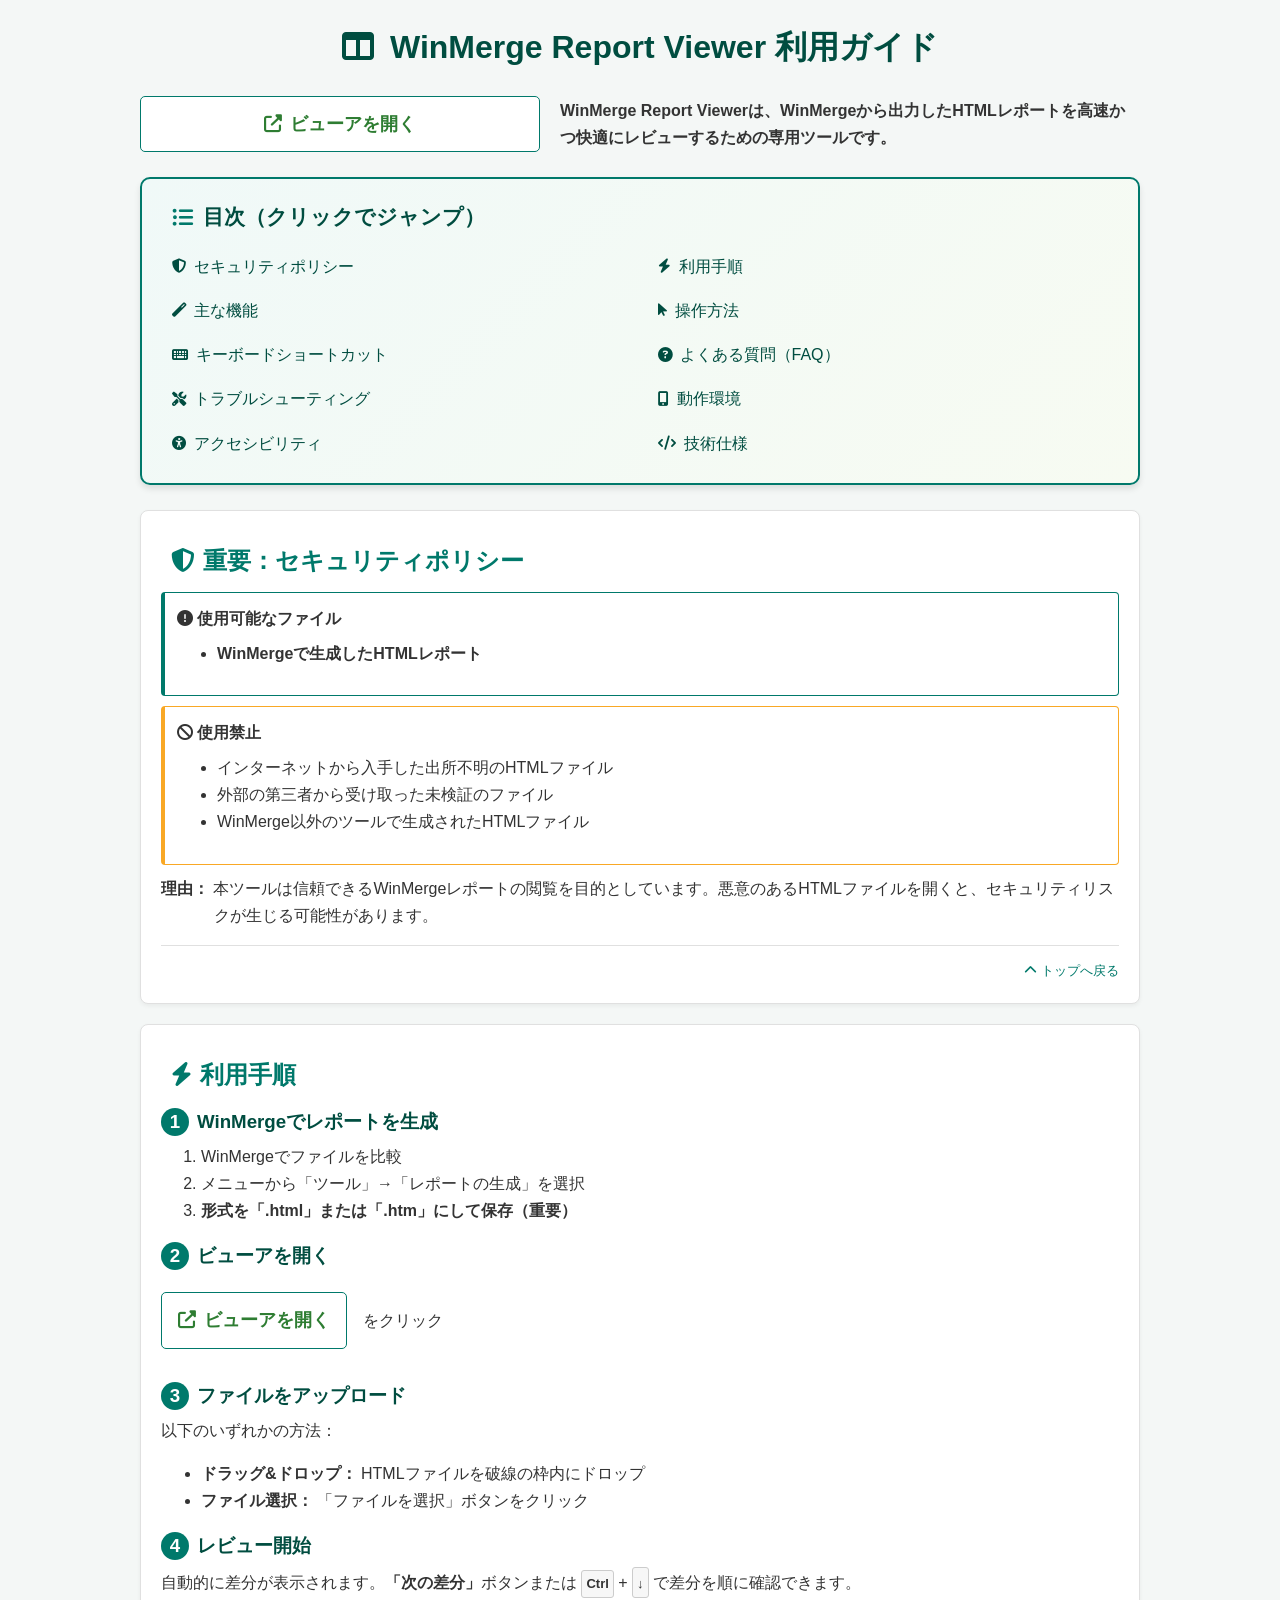
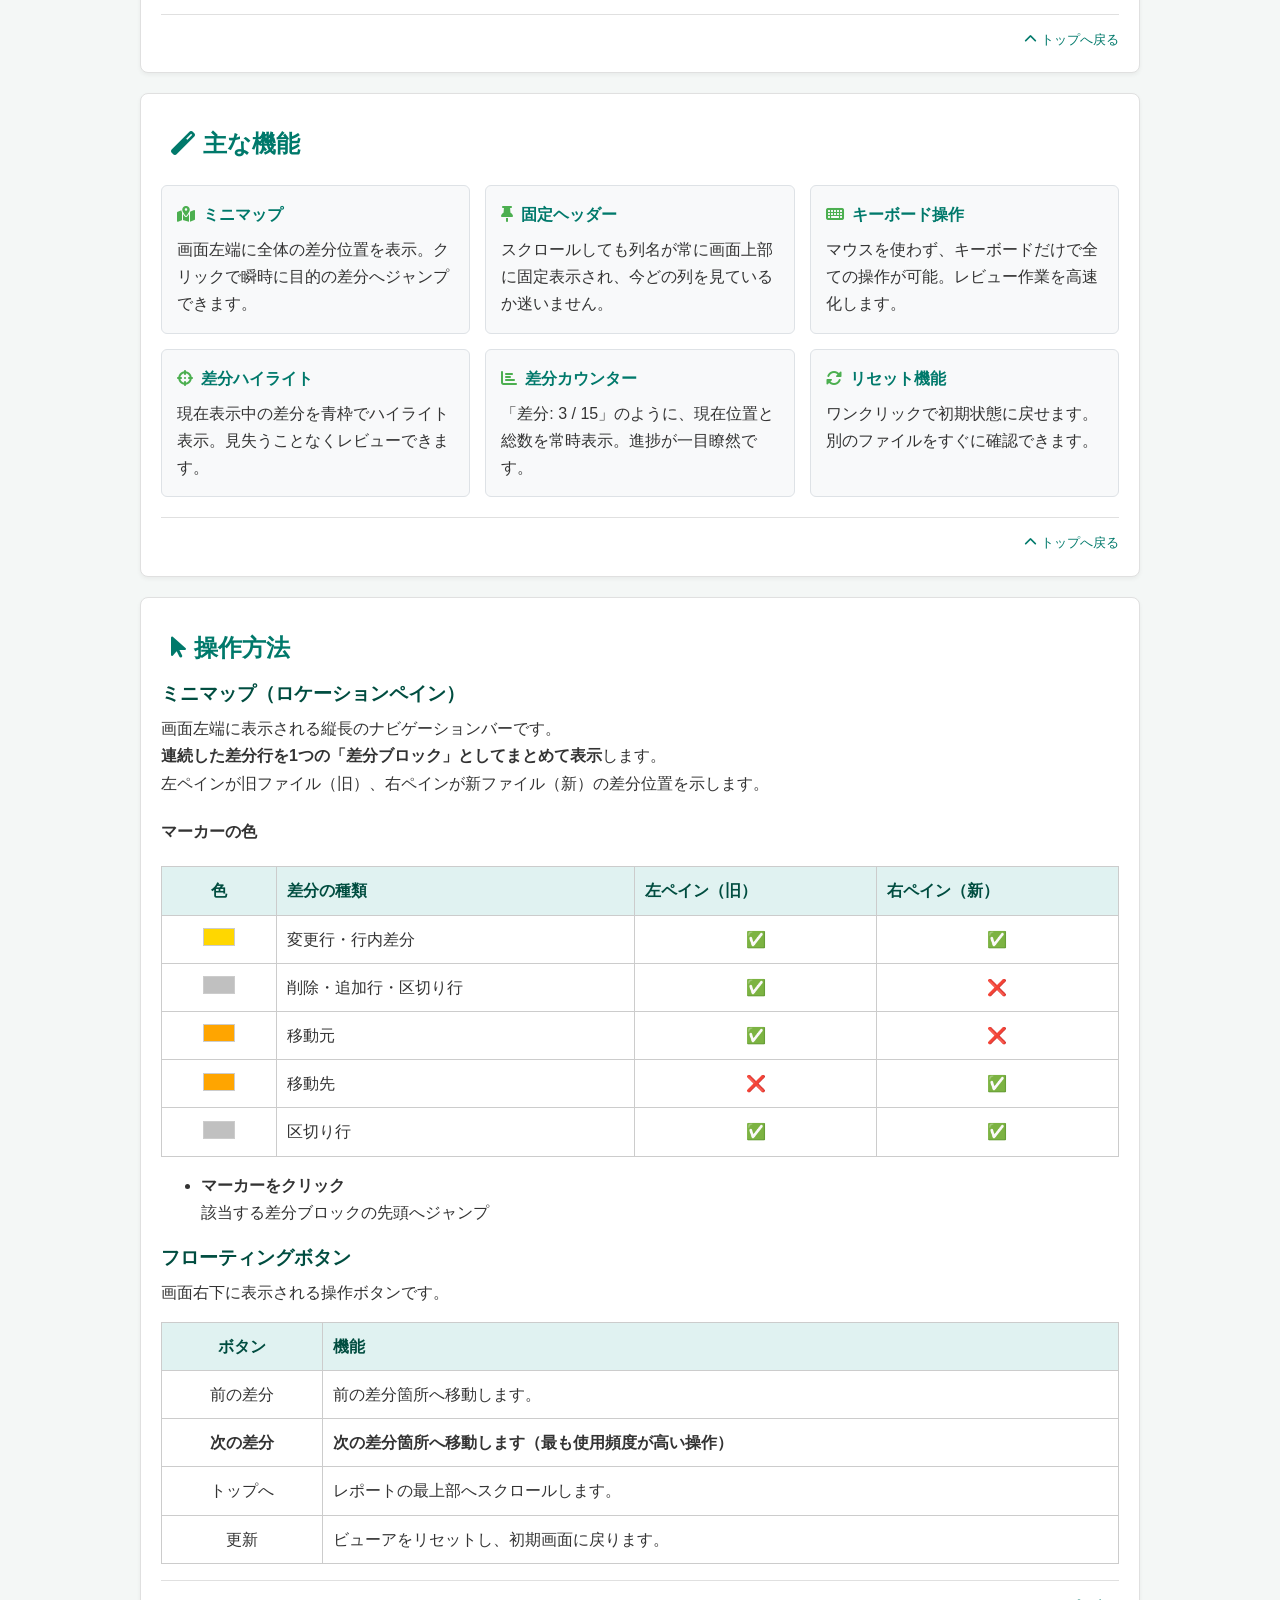
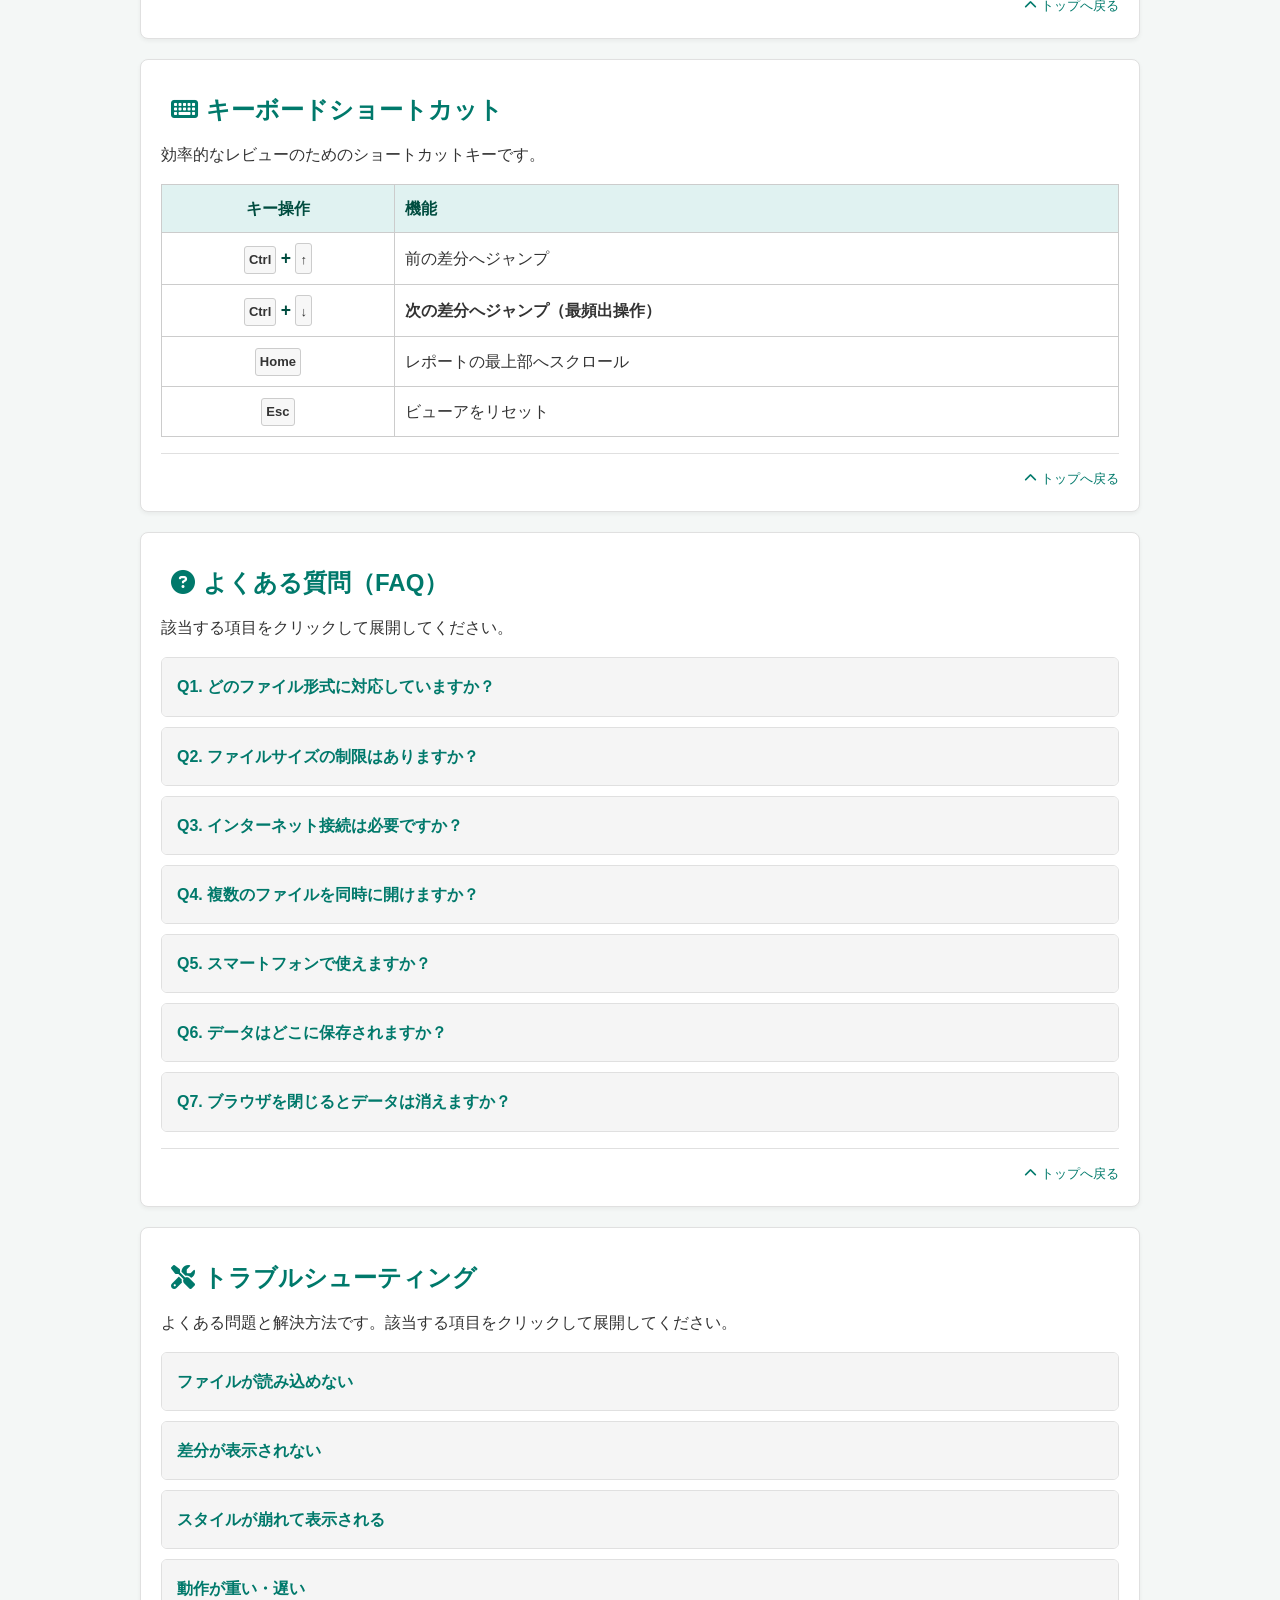
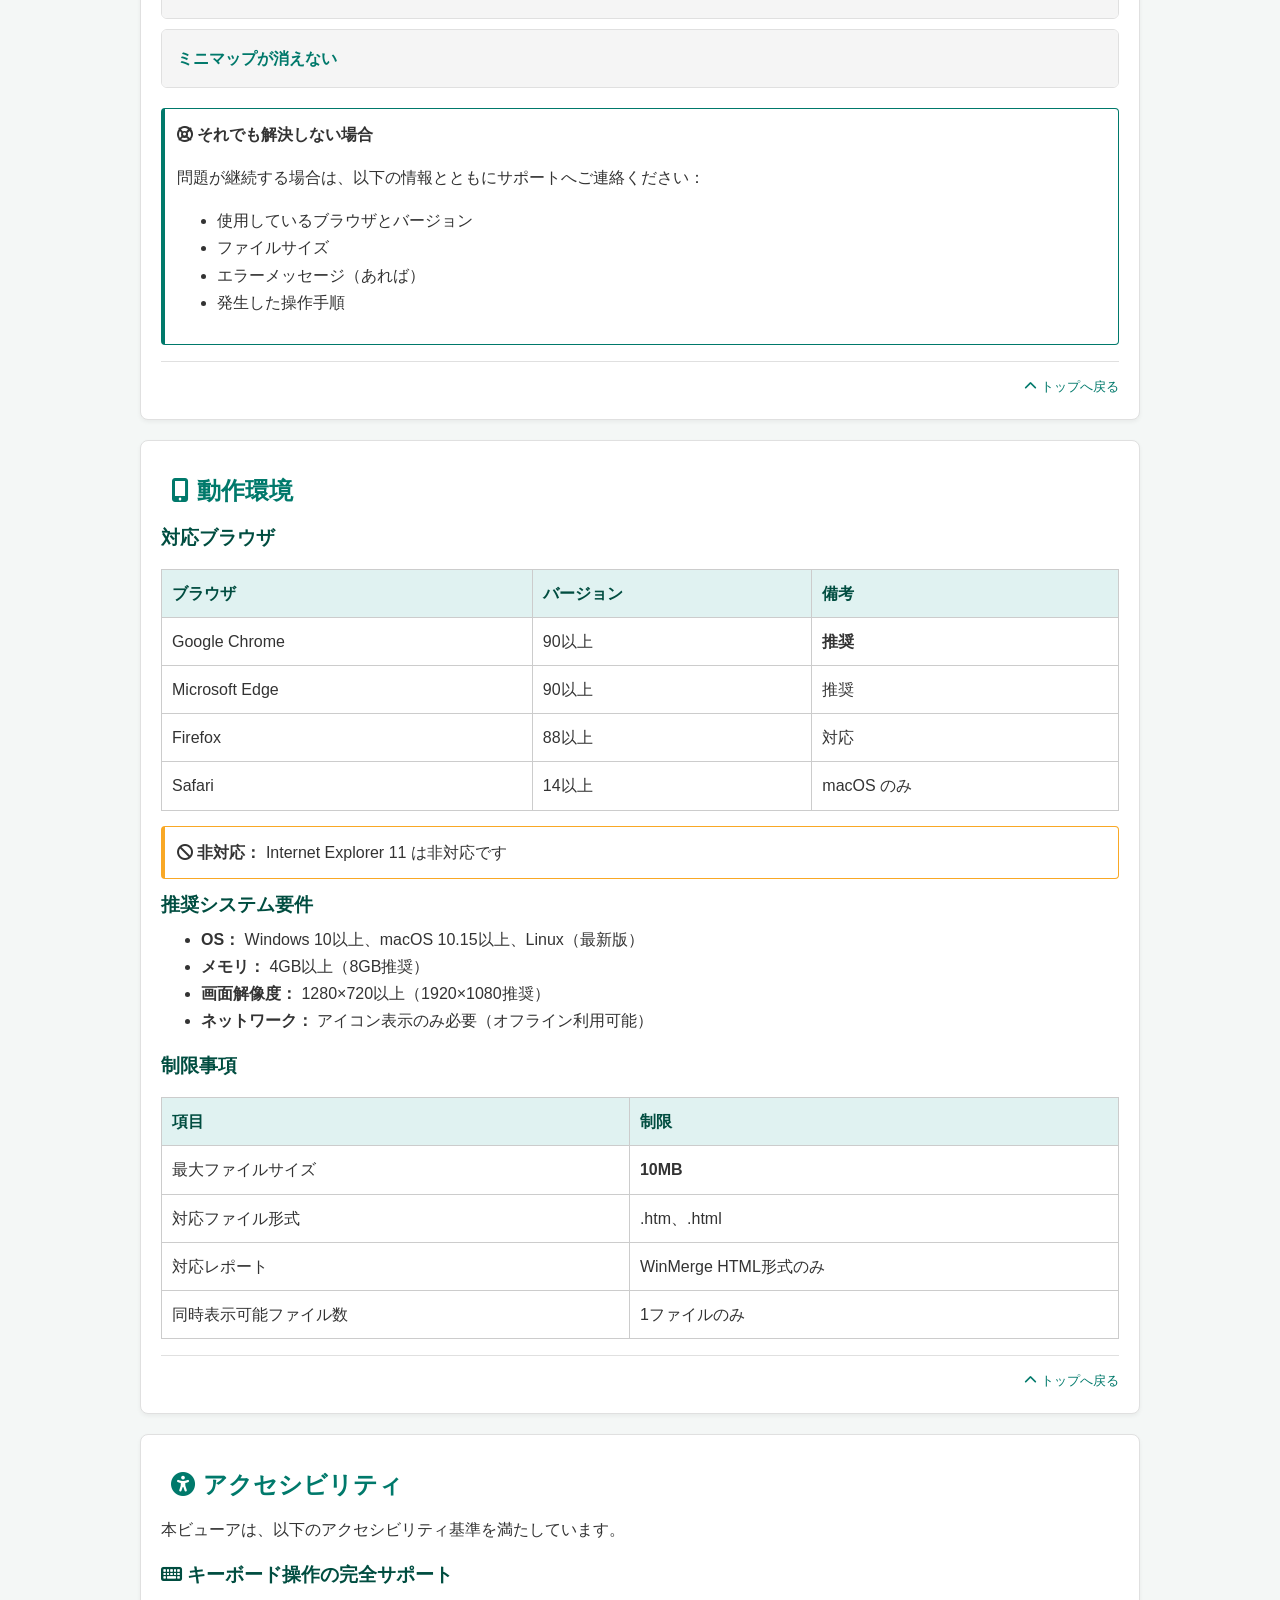
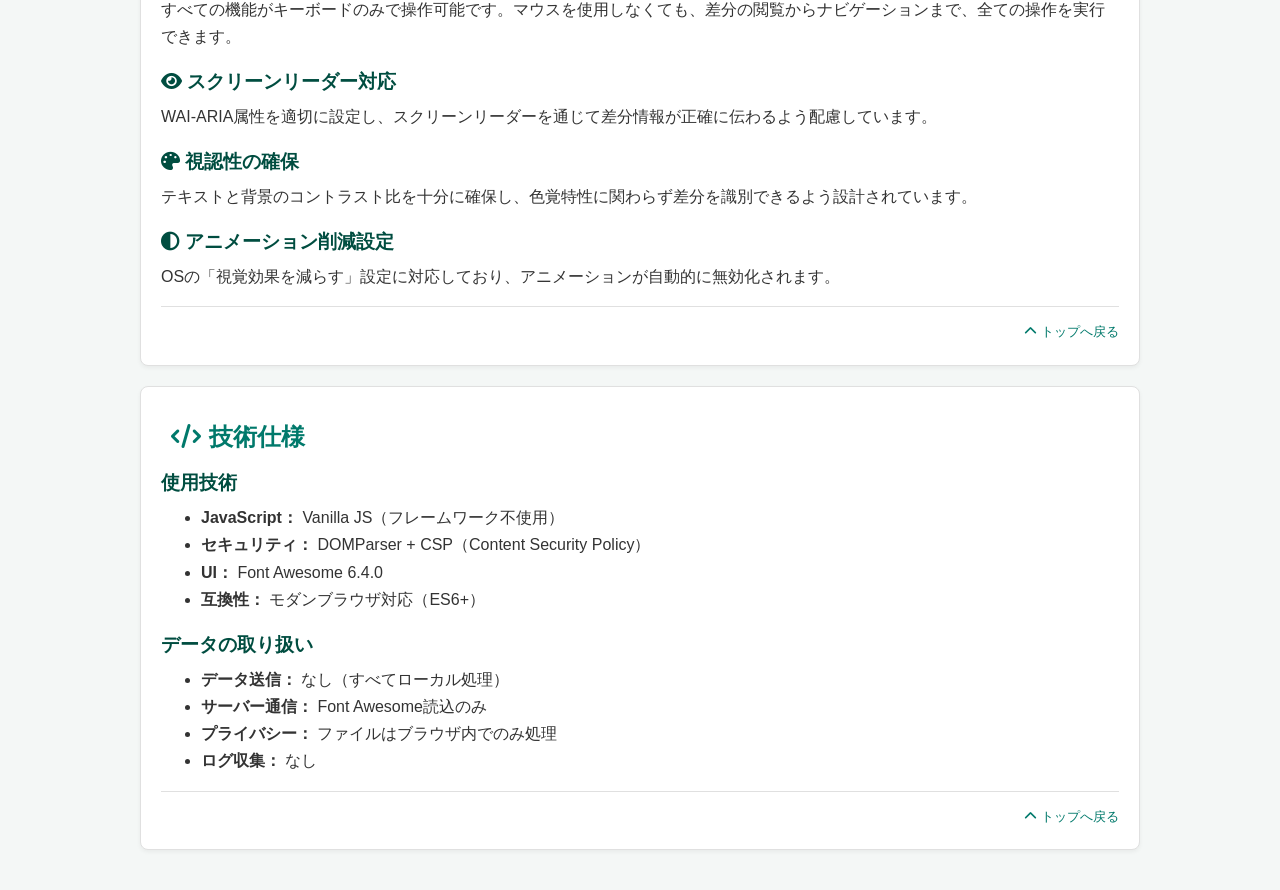
==== commit f97ed691: "docs: update minimap color description to reflect current spec" ====
--- a/document.html
+++ b/document.html
@@ -187,16 +187,67 @@
         }
 
         /* WinMerge デフォルトカラースキーム（Default.ini）に準拠した差分色 */
-        .diff-changed  { background-color: rgb(239, 203, 5);   }
-        .diff-word     { background-color: rgb(241, 226, 173); }
-        .diff-del      { background-color: rgb(255, 160, 160); }
-        .diff-moved-from { background-color: rgb(255, 170, 130); }
-        .diff-moved-to   { background-color: rgb(200, 129, 108); }
-        .diff-separator  { background-color: rgb(192, 192, 192); }
-
-        .mr-0_5rem { margin-right: .5rem; }
-        .mr-1rem   { margin-right: 1rem; }
-        .mb-0_5rem { margin-bottom: .5rem; }
+        .diff-changed {
+            background-color: rgb(239, 203, 5);
+        }
+
+        /* 変更行 */
+        .diff-word {
+            background-color: rgb(241, 226, 173);
+        }
+
+        /* 行内差分 */
+        .diff-del {
+            background-color: rgb(255, 160, 160);
+        }
+
+        /* 削除・追加行 */
+        .diff-moved {
+            background-color: rgb(255, 170, 130);
+        }
+
+        /* 移動元 */
+        .diff-moved-to {
+            background-color: rgb(200, 129, 108);
+        }
+
+        /* 移動先 */
+        .diff-sep {
+            background-color: rgb(192, 192, 192);
+        }
+
+        /* 区切り行 */
+
+        /* ミニマップマーカー色（style.css の CSS 変数に準拠） */
+        .minimap-changed {
+            background-color: #FFD700;
+        }
+
+        /* 変更行・行内差分 */
+        .minimap-del {
+            background-color: #C0C0C0;
+        }
+
+        /* 削除・追加行・区切り */
+        .minimap-moved {
+            background-color: #FFA500;
+        }
+
+        /* 移動元・移動先 */
+
+        /* #c0c0c0 区切り行 */
+        .mr-0_5rem {
+            margin-right: .5rem;
+        }
+
+        .mr-1rem {
+            margin-right: 1rem;
+        }
+
+        /* 操作方法：ミニマップ（ロケーションペイン）リスト */
+        .mb-0_5rem {
+            margin-bottom: .5rem;
+        }
 
         /* トップへ戻るリンク */
         .back-to-top {
@@ -215,10 +266,17 @@
             transition: color 0.2s ease;
         }
 
-        .back-to-top a:hover { color: #004d40; }
-        .back-to-top a i    { margin-right: 4px; }
-
-        .text-center { text-align: center; }
+        .back-to-top a:hover {
+            color: #004d40;
+        }
+
+        .back-to-top a i {
+            margin-right: 4px;
+        }
+
+        .text-center {
+            text-align: center;
+        }
 
         .feature-grid {
             display: grid;
@@ -240,11 +298,19 @@
             margin-bottom: .5rem;
         }
 
-        .feature-card p  { margin-bottom: 0; }
-        .feature-card i  { color: #4caf50; margin-right: 8px; }
+        .feature-card p {
+            margin-bottom: 0;
+        }
+
+        .feature-card i {
+            color: #4caf50;
+            margin-right: 8px;
+        }
 
         /* アコーディオンスタイル */
-        .accordion { margin: 15px 0; }
+        .accordion {
+            margin: 15px 0;
+        }
 
         .accordion-item {
             border: 1px solid #e0e0e0;
@@ -265,7 +331,9 @@
             transition: background 0.3s ease;
         }
 
-        .accordion-header:hover { background: rgba(0, 121, 107, 0.1); }
+        .accordion-header:hover {
+            background: rgba(0, 121, 107, 0.1);
+        }
 
         #faq .accordion-header span {
             text-indent: -1.7rem;
@@ -279,9 +347,13 @@
             background: white;
         }
 
-        .accordion-content.active { max-height: 1000px; }
-
-        .accordion-body { padding: 15px; }
+        .accordion-content.active {
+            max-height: 1000px;
+        }
+
+        .accordion-body {
+            padding: 15px;
+        }
 
         #faq .accordion-body {
             text-indent: -1.8rem;
@@ -301,6 +373,7 @@
             margin-right: 8px;
         }
 
+        /* アコーディオン内の回答ボックスにぶら下げインデント適用 */
         .accordion-body .info-box {
             padding-left: calc(12px + 1.2em);
             text-indent: -1.2em;
@@ -325,7 +398,10 @@
             align-items: center;
         }
 
-        .toc-title i { margin-right: 10px; color: #00796b; }
+        .toc-title i {
+            margin-right: 10px;
+            color: #00796b;
+        }
 
         .toc-grid {
             display: grid;
@@ -333,7 +409,10 @@
             gap: 5px 15px;
         }
 
-        .toc-item { display: flex; align-items: center; }
+        .toc-item {
+            display: flex;
+            align-items: center;
+        }
 
         .toc-item a {
             color: #004d40;
@@ -365,52 +444,128 @@
             margin-bottom: 0;
         }
 
-        /* ミニマップ色見本の横並び */
-        .minimap-legend {
-            display: flex;
-            flex-wrap: wrap;
-            gap: 8px 20px;
-            margin: 10px 0;
-        }
-
-        .minimap-legend-item {
-            display: flex;
-            align-items: center;
-            gap: 6px;
-            font-size: 14px;
-        }
-
         /* タブレット向け（幅900px以下） */
         @media screen and (max-width: 900px) {
-            body { padding: 15px; font-size: 16px; max-width: 100%; }
-            h1  { font-size: 1.6rem; }
-            h2  { font-size: 1.3rem; }
-            .description { flex-direction: column; align-items: flex-start; gap: 12px 0; }
-            .description a, .description p { width: 100%; margin: 0; }
-            .description a { max-width: 100%; }
-            .link-to-tool  { font-size: 17px; padding: 10px 14px; }
-            th, td         { font-size: 15px; word-break: break-word; }
-            .section-box   { padding: 18px; }
-            .feature-grid  { grid-template-columns: 1fr; }
-            .toc-grid      { grid-template-columns: 1fr; }
-            .toc-container { padding: 15px; }
-            .toc-title     { font-size: 1.1em; margin-bottom: 10px; }
+            body {
+                padding: 15px;
+                font-size: 16px;
+                max-width: 100%;
+            }
+
+            h1 {
+                font-size: 1.6rem;
+            }
+
+            h2 {
+                font-size: 1.3rem;
+            }
+
+            .description {
+                flex-direction: column;
+                align-items: flex-start;
+                gap: 12px 0;
+            }
+
+            .description a,
+            .description p {
+                width: 100%;
+                margin: 0;
+            }
+
+            .description a {
+                max-width: 100%;
+            }
+
+            .link-to-tool {
+                font-size: 17px;
+                padding: 10px 14px;
+            }
+
+            th,
+            td {
+                font-size: 15px;
+                word-break: break-word;
+            }
+
+            .section-box {
+                padding: 18px;
+            }
+
+            .feature-grid {
+                grid-template-columns: 1fr;
+            }
+
+            .toc-grid {
+                grid-template-columns: 1fr;
+            }
+
+            .toc-container {
+                padding: 15px;
+            }
+
+            .toc-title {
+                font-size: 1.1em;
+                margin-bottom: 10px;
+            }
         }
 
         /* スマホ向け（幅600px以下） */
         @media screen and (max-width: 600px) {
-            body { padding: 10px; font-size: 15px; line-height: 1.6; }
-            h1   { font-size: 1.4rem; margin-bottom: 1rem; text-align: left; text-indent: -1.2rem; padding-left: 3rem; }
-            h2   { font-size: 1.2rem; }
-            h3   { font-size: 1rem; }
-            .description { flex-direction: column; }
-            .description a, .description p { width: 100%; }
-            .link-to-tool { font-size: 16px; padding: 10px 12px; }
-            #security-policy>p { text-indent: -3rem; padding-left: 3rem; }
-            table { font-size: 14px; }
-            thead { display: none; }
-            tr    { display: block; margin-bottom: 10px; }
-            td    {
+            body {
+                padding: 10px;
+                font-size: 15px;
+                line-height: 1.6;
+            }
+
+            h1 {
+                font-size: 1.4rem;
+                margin-bottom: 1rem;
+                text-align: left;
+                text-indent: -1.2rem;
+                padding-left: 3rem;
+            }
+
+            h2 {
+                font-size: 1.2rem;
+            }
+
+            h3 {
+                font-size: 1rem;
+            }
+
+            .description {
+                flex-direction: column;
+            }
+
+            .description a,
+            .description p {
+                width: 100%;
+            }
+
+            .link-to-tool {
+                font-size: 16px;
+                padding: 10px 12px;
+            }
+
+            #security-policy>p {
+                text-indent: -3rem;
+                padding-left: 3rem;
+            }
+
+            table {
+                font-size: 14px;
+            }
+
+            thead {
+                display: none;
+            }
+
+            tr {
+                display: block;
+                margin-bottom: 10px;
+            }
+
+            td {
                 display: flex;
                 justify-content: space-between;
                 padding: 8px;
@@ -418,26 +573,72 @@
                 border-bottom: 1px solid #eee;
                 position: relative;
             }
+
             td:first-child {
                 background-color: #e0f2f1;
                 justify-content: space-around;
                 align-items: center;
             }
+
             #operations td:first-child,
-            #system-requirements td:first-child { color: #004d40; font-weight: bold; }
-            td:last-child { border-right: none; }
-            td:before { content: attr(data-label); font-weight: bold; margin-right: 10px; min-width: fit-content; }
-            td:first-child:before { display: none; }
-            td p { margin-bottom: 0; }
-            #faq .accordion-body { text-indent: -1.6rem; padding-left: calc(1.6rem + 15px); }
-            .section-box { padding: 15px; }
-            .color-box   { vertical-align: -1.1px; }
-            .feature-grid { grid-template-columns: 1fr; }
-            .toc-grid   { grid-template-columns: 1fr; }
-            .toc-item a { font-size: 14px; padding: 5px 8px; }
-            .toc-container { padding: 12px; }
-            .toc-title  { font-size: 1em; margin-bottom: 8px; }
-            .minimap-legend { flex-direction: column; gap: 6px; }
+            #system-requirements td:first-child {
+                color: #004d40;
+                font-weight: bold;
+            }
+
+            td:last-child {
+                border-right: none;
+            }
+
+            td:before {
+                content: attr(data-label);
+                font-weight: bold;
+                margin-right: 10px;
+                min-width: fit-content;
+            }
+
+            td:first-child:before {
+                display: none;
+            }
+
+            td p {
+                margin-bottom: 0;
+            }
+
+            #faq .accordion-body {
+                text-indent: -1.6rem;
+                padding-left: calc(1.6rem + 15px);
+            }
+
+            .section-box {
+                padding: 15px;
+            }
+
+            .color-box {
+                vertical-align: -1.1px;
+            }
+
+            .feature-grid {
+                grid-template-columns: 1fr;
+            }
+
+            .toc-grid {
+                grid-template-columns: 1fr;
+            }
+
+            .toc-item a {
+                font-size: 14px;
+                padding: 5px 8px;
+            }
+
+            .toc-container {
+                padding: 12px;
+            }
+
+            .toc-title {
+                font-size: 1em;
+                margin-bottom: 8px;
+            }
         }
     </style>
 </head>
@@ -454,7 +655,7 @@
             <p><strong>WinMerge Report Viewerは、WinMergeから出力したHTMLレポートを高速かつ快適にレビューするための専用ツールです。</strong></p>
         </div>
 
-        <!-- 目次 -->
+        <!-- ★ 目次 -->
         <div class="toc-container">
             <h2 class="toc-title">
                 <i class="fas fa-list-ul"></i>
@@ -463,73 +664,75 @@
             <div class="toc-grid">
                 <div class="toc-item">
                     <a href="#security-policy">
-                        <i class="fas fa-shield-alt"></i>セキュリティポリシー
+                        <i class="fas fa-shield-alt"></i>
+                        セキュリティポリシー
                     </a>
                 </div>
                 <div class="toc-item">
                     <a href="#quick-start">
-                        <i class="fas fa-bolt"></i>利用手順
+                        <i class="fas fa-bolt"></i>
+                        利用手順
                     </a>
                 </div>
                 <div class="toc-item">
                     <a href="#features">
-                        <i class="fas fa-magic"></i>主な機能
+                        <i class="fas fa-magic"></i>
+                        主な機能
                     </a>
                 </div>
                 <div class="toc-item">
                     <a href="#operations">
-                        <i class="fas fa-mouse-pointer"></i>操作方法
-                    </a>
-                </div>
-
-                <div class="toc-item">
-                    <a href="#diff-colors">
-                        <i class="fas fa-palette"></i>差分の色について
+                        <i class="fas fa-mouse-pointer"></i>
+                        操作方法
                     </a>
                 </div>
                 <div class="toc-item">
                     <a href="#keyboard-shortcuts">
-                        <i class="fas fa-keyboard"></i>キーボードショートカット
+                        <i class="fas fa-keyboard"></i>
+                        キーボードショートカット
                     </a>
                 </div>
                 <div class="toc-item">
                     <a href="#faq">
-                        <i class="fas fa-question-circle"></i>よくある質問（FAQ）
+                        <i class="fas fa-question-circle"></i>
+                        よくある質問（FAQ）
                     </a>
                 </div>
                 <div class="toc-item">
                     <a href="#troubleshooting">
-                        <i class="fas fa-tools"></i>トラブルシューティング
+                        <i class="fas fa-tools"></i>
+                        トラブルシューティング
                     </a>
                 </div>
                 <div class="toc-item">
                     <a href="#system-requirements">
-                        <i class="fas fa-mobile-alt"></i>動作環境
+                        <i class="fas fa-mobile-alt"></i>
+                        動作環境
                     </a>
                 </div>
                 <div class="toc-item">
                     <a href="#accessibility">
-                        <i class="fas fa-universal-access"></i>アクセシビリティ
+                        <i class="fas fa-universal-access"></i>
+                        アクセシビリティ
                     </a>
                 </div>
                 <div class="toc-item">
                     <a href="#technical-specs">
-                        <i class="fas fa-code"></i>技術仕様
+                        <i class="fas fa-code"></i>
+                        技術仕様
                     </a>
                 </div>
             </div>
         </div>
 
-        <!-- セキュリティポリシー -->
+        <!-- ★ NEW: セキュリティポリシー -->
         <div class="section-box" id="security-policy">
             <h2><i class="fas fa-shield-alt mr-0_5rem"></i>重要：セキュリティポリシー</h2>
 
             <div class="security-box">
                 <p class="mb-0_5rem"><strong><i class="fas fa-exclamation-circle"></i> 使用可能なファイル</strong></p>
                 <ul>
-                    <li><strong>WinMergeで生成したHTMLレポート（推奨）</strong></li>
-                    <li>社内で作成されたWinMergeレポート</li>
-                    <li>信頼できる同僚から受け取ったレポート</li>
+                    <li><strong>WinMergeで生成したHTMLレポート</strong></li>
                 </ul>
             </div>
 
@@ -546,7 +749,7 @@
             <div class="back-to-top"><a href="#top"><i class="fas fa-chevron-up"></i>トップへ戻る</a></div>
         </div>
 
-        <!-- 利用手順 -->
+        <!-- ★ NEW: 利用手順 -->
         <div class="section-box" id="quick-start">
             <h2><i class="fas fa-bolt mr-0_5rem"></i>利用手順</h2>
 
@@ -558,7 +761,8 @@
             </ol>
 
             <h3><span class="step-number">2</span>ビューアを開く</h3>
-            <p><a href="index.html" class="link-to-tool" target="_blank"><i class="fas fa-external-link-alt"></i>ビューアを開く</a>　をクリック</p>
+            <p><a href="index.html" class="link-to-tool" target="_blank"><i
+                        class="fas fa-external-link-alt"></i>ビューアを開く</a>　をクリック</p>
 
             <h3><span class="step-number">3</span>ファイルをアップロード</h3>
             <p>以下のいずれかの方法：</p>
@@ -568,23 +772,19 @@
             </ul>
 
             <h3><span class="step-number">4</span>レビュー開始</h3>
-            <p>自動的に差分が表示されます。<strong>「次の差分」</strong>ボタンまたは <span class="kbd">Ctrl</span> + <span class="kbd arrow">↓</span> で差分を順に確認できます。</p>
+            <p>自動的に差分が表示されます。<strong>「次の差分」</strong>ボタンまたは <span class="kbd">Ctrl</span> + <span
+                    class="kbd arrow">↓</span>
+                で差分を順に確認できます。</p>
             <div class="back-to-top"><a href="#top"><i class="fas fa-chevron-up"></i>トップへ戻る</a></div>
         </div>
 
-        <!-- 主な機能 -->
         <div class="section-box" id="features">
             <h2><i class="fas fa-magic mr-0_5rem"></i>主な機能</h2>
 
             <div class="feature-grid">
                 <div class="feature-card">
-                    <h4><i class="fas fa-map-marked-alt"></i>左右2ペイン ミニマップ</h4>
-                    <p>画面左端に「旧バージョン（旧）」と「新バージョン（新）」の差分位置を2列で表示。クリックで瞬時に目的の差分へジャンプできます。</p>
-                </div>
-
-                <div class="feature-card">
-                    <h4><i class="fas fa-layer-group"></i>ブロック単位のミニマップ</h4>
-                    <p>連続した同種の差分行を1ブロックとして検出し、ミニマップにまとめて表示します。ブロック数が少ない場合は番号ラベルも表示されます。</p>
+                    <h4><i class="fas fa-map-marked-alt"></i>ミニマップ</h4>
+                    <p>画面左端に全体の差分位置を表示。クリックで瞬時に目的の差分へジャンプできます。</p>
                 </div>
 
                 <div class="feature-card">
@@ -611,40 +811,70 @@
                     <h4><i class="fas fa-sync-alt"></i>リセット機能</h4>
                     <p>ワンクリックで初期状態に戻せます。別のファイルをすぐに確認できます。</p>
                 </div>
-
-                <div class="feature-card">
-                    <h4><i class="fas fa-shield-alt"></i>セキュアな処理</h4>
-                    <p>すべての処理はブラウザ内で完結します。ファイルはサーバーに送信されず、Content Security Policy（CSP）によりXSS攻撃を防止します。</p>
-                </div>
             </div>
             <div class="back-to-top"><a href="#top"><i class="fas fa-chevron-up"></i>トップへ戻る</a></div>
         </div>
 
-        <!-- 操作方法 -->
         <div class="section-box" id="operations">
             <h2><i class="fas fa-mouse-pointer mr-0_5rem"></i>操作方法</h2>
 
             <h3>ミニマップ（ロケーションペイン）</h3>
             <p>
                 画面左端に表示される縦長のナビゲーションバーです。<br>
-                <strong>左ペイン（旧）</strong>と<strong>右ペイン（新）</strong>の2列構成で、旧ファイル・新ファイルそれぞれの差分位置を表示します。
+                <strong>連続した差分行を1つの「差分ブロック」としてまとめて表示</strong>します。<br>
+                左ペインが旧ファイル（旧）、右ペインが新ファイル（新）の差分位置を示します。
             </p>
+
+            <h4>マーカーの色</h4>
+            <table>
+                <thead>
+                    <tr>
+                        <th class="text-center">色</th>
+                        <th>差分の種類</th>
+                        <th>左ペイン（旧）</th>
+                        <th>右ペイン（新）</th>
+                    </tr>
+                </thead>
+                <tbody>
+                    <tr>
+                        <td class="text-center"><span class="color-box minimap-changed"></span></td>
+                        <td>変更行・行内差分</td>
+                        <td class="text-center">✅</td>
+                        <td class="text-center">✅</td>
+                    </tr>
+                    <tr>
+                        <td class="text-center"><span class="color-box minimap-del"></span></td>
+                        <td>削除・追加行・区切り行</td>
+                        <td class="text-center">✅</td>
+                        <td class="text-center">❌</td>
+                    </tr>
+                    <tr>
+                        <td class="text-center"><span class="color-box minimap-moved"></span></td>
+                        <td>移動元</td>
+                        <td class="text-center">✅</td>
+                        <td class="text-center">❌</td>
+                    </tr>
+                    <tr>
+                        <td class="text-center"><span class="color-box minimap-moved"></span></td>
+                        <td>移動先</td>
+                        <td class="text-center">❌</td>
+                        <td class="text-center">✅</td>
+                    </tr>
+                    <tr>
+                        <td class="text-center"><span class="color-box minimap-del"></span></td>
+                        <td>区切り行</td>
+                        <td class="text-center">✅</td>
+                        <td class="text-center">✅</td>
+                    </tr>
+                </tbody>
+            </table>
+
             <ul>
                 <li class="mb-0_5rem">
-                    <p><strong>マーカーをクリック</strong></p>
-                    該当する差分の位置へジャンプします。左右どちらのペインのマーカーをクリックしても同じ差分へ移動します。
-                </li>
-                <li class="mb-0_5rem">
-                    <p><strong>ビューポートインジケーター</strong></p>
-                    現在の画面表示位置が薄い青色のバーでミニマップ上に表示されます。
+                    <strong>マーカーをクリック</strong><br>
+                    該当する差分ブロックの先頭へジャンプ
                 </li>
             </ul>
-
-            <h3>ブロック単位のマーカー表示</h3>
-            <p>
-                ミニマップは常に<strong>ブロックモード</strong>で動作します。連続した同種の差分行を1ブロックとして検出し、ミニマップにまとめて表示します。
-                ブロック数が20以下の場合、各マーカーに番号ラベルが表示されます。
-            </p>
 
             <h3>フローティングボタン</h3>
             <p>画面右下に表示される操作ボタンです。</p>
@@ -677,73 +907,6 @@
             <div class="back-to-top"><a href="#top"><i class="fas fa-chevron-up"></i>トップへ戻る</a></div>
         </div>
 
-        <!-- 差分の色について -->
-        <div class="section-box" id="diff-colors">
-            <h2><i class="fas fa-palette mr-0_5rem"></i>差分の色について</h2>
-            <p>本ツールはWinMergeのデフォルトカラースキーム（Default.ini）に準拠した差分色を使用しています。</p>
-
-            <table>
-                <thead>
-                    <tr>
-                        <th class="text-center">色</th>
-                        <th>差分の種類</th>
-                        <th>説明</th>
-                    </tr>
-                </thead>
-                <tbody>
-                    <tr>
-                        <td data-label="色" class="text-center">
-                            <span class="color-box diff-changed"></span>
-                        </td>
-                        <td data-label="差分の種類">変更行</td>
-                        <td data-label="説明">行の内容が変更されています。</td>
-                    </tr>
-                    <tr>
-                        <td data-label="色" class="text-center">
-                            <span class="color-box diff-word"></span>
-                        </td>
-                        <td data-label="差分の種類">行内差分</td>
-                        <td data-label="説明">変更行の中で、具体的に変更された単語・文字範囲を示します。</td>
-                    </tr>
-                    <tr>
-                        <td data-label="色" class="text-center">
-                            <span class="color-box diff-del"></span>
-                        </td>
-                        <td data-label="差分の種類">削除・追加行</td>
-                        <td data-label="説明">一方にのみ存在する行（削除された行または追加された行）です。</td>
-                    </tr>
-                    <tr>
-                        <td data-label="色" class="text-center">
-                            <span class="color-box diff-moved-from"></span>
-                        </td>
-                        <td data-label="差分の種類">移動元</td>
-                        <td data-label="説明">別の場所に移動した行の元の位置です。</td>
-                    </tr>
-                    <tr>
-                        <td data-label="色" class="text-center">
-                            <span class="color-box diff-moved-to"></span>
-                        </td>
-                        <td data-label="差分の種類">移動先</td>
-                        <td data-label="説明">別の場所に移動した行の移動後の位置です。</td>
-                    </tr>
-                    <tr>
-                        <td data-label="色" class="text-center">
-                            <span class="color-box diff-separator"></span>
-                        </td>
-                        <td data-label="差分の種類">区切り行</td>
-                        <td data-label="説明">差分ブロック間の区切りを示します。</td>
-                    </tr>
-                </tbody>
-            </table>
-
-            <div class="info-box">
-                <p><strong><i class="fas fa-info-circle"></i> ミニマップのマーカー色について</strong></p>
-                <p>ミニマップ（ロケーションペイン）のマーカーはすべて<span class="color-box" style="background-color:#F2D74E; border:1px solid #ccc;"></span>黄色で統一して表示します。位置の把握が目的のため、差分の種類による色分けは行いません。</p>
-            </div>
-            <div class="back-to-top"><a href="#top"><i class="fas fa-chevron-up"></i>トップへ戻る</a></div>
-        </div>
-
-        <!-- キーボードショートカット -->
         <div class="section-box" id="keyboard-shortcuts">
             <h2><i class="fas fa-keyboard mr-0_5rem"></i>キーボードショートカット</h2>
             <p>効率的なレビューのためのショートカットキーです。</p>
@@ -784,7 +947,7 @@
             <div class="back-to-top"><a href="#top"><i class="fas fa-chevron-up"></i>トップへ戻る</a></div>
         </div>
 
-        <!-- FAQ -->
+        <!-- ★ NEW: FAQ セクション -->
         <div class="section-box" id="faq">
             <h2><i class="fas fa-question-circle mr-0_5rem"></i>よくある質問（FAQ）</h2>
             <p>該当する項目をクリックして展開してください。</p>
@@ -820,7 +983,8 @@
                     </div>
                     <div class="accordion-content">
                         <div class="accordion-body">
-                            <strong>A3:</strong> アイコン（Font Awesome）の読み込みにのみ必要です。アイコンが表示されなくても機能自体は動作しますので、オフライン環境でも利用可能です。
+                            <strong>A3:</strong> アイコン（Font
+                            Awesome）の読み込みにのみ必要です。アイコンが表示されなくても機能自体は動作しますので、オフライン環境でも利用可能です。
                         </div>
                     </div>
                 </div>
@@ -843,7 +1007,7 @@
                     <div class="accordion-content">
                         <div class="accordion-body">
                             <strong>A5:</strong>
-                            本ツールは<strong>PC環境での使用を前提</strong>としています。画面幅600px以下（スマートフォン）では機能が制限され、警告が表示されます。必ずPCでご利用ください。
+                            本ツールは<strong>PC環境での使用を前提</strong>としています。画面幅600px以下（スマートフォン）では機能が制限されます。必ずPCでご利用ください。
                         </div>
                     </div>
                 </div>
@@ -871,12 +1035,10 @@
                         </div>
                     </div>
                 </div>
-
             </div>
             <div class="back-to-top"><a href="#top"><i class="fas fa-chevron-up"></i>トップへ戻る</a></div>
         </div>
 
-        <!-- トラブルシューティング -->
         <div class="section-box" id="troubleshooting">
             <h2><i class="fas fa-tools mr-0_5rem"></i>トラブルシューティング</h2>
             <p>よくある問題と解決方法です。該当する項目をクリックして展開してください。</p>
@@ -913,7 +1075,9 @@
                             <strong>対処法：</strong>
                             <ol>
                                 <li>「更新」ボタンでリセットしてから再度読み込む</li>
-                                <li>ブラウザのキャッシュをクリア（<span class="kbd">Ctrl</span> + <span class="kbd">Shift</span> + <span class="kbd">R</span>）</li>
+                                <li>ブラウザのキャッシュをクリア（<span class="kbd">Ctrl</span> + <span class="kbd">Shift</span> +
+                                    <span class="kbd">R</span>）
+                                </li>
                                 <li>ブラウザの開発者ツール（F12）でエラーを確認</li>
                                 <li>別のブラウザで試す</li>
                             </ol>
@@ -923,29 +1087,15 @@
 
                 <div class="accordion-item">
                     <div class="accordion-header">
-                        <span>ミニマップが正しく表示されない</span>
-                    </div>
-                    <div class="accordion-content">
-                        <div class="accordion-body">
-                            <strong>考えられる原因と対処法：</strong>
-                            <ul>
-                                <li>ブラウザウィンドウのサイズを変えると自動的に再計算されます。ウィンドウのリサイズを試してください。</li>
-                                <li>「更新」ボタンでリセットして再読み込みしてください。</li>
-                                <li>上記で解決しない場合は、ページをリロード（<span class="kbd">Ctrl</span> + <span class="kbd">Shift</span> + <span class="kbd">R</span>）してください。</li>
-                            </ul>
-                        </div>
-                    </div>
-                </div>
-
-                <div class="accordion-item">
-                    <div class="accordion-header">
                         <span>スタイルが崩れて表示される</span>
                     </div>
                     <div class="accordion-content">
                         <div class="accordion-body">
                             <strong>対処法：</strong>
                             <ul>
-                                <li>ページを完全にリロード（<span class="kbd">Ctrl</span> + <span class="kbd">Shift</span> + <span class="kbd">R</span>）</li>
+                                <li>ページを完全にリロード（<span class="kbd">Ctrl</span> + <span class="kbd">Shift</span> +
+                                    <span class="kbd">R</span>）
+                                </li>
                                 <li>ブラウザのキャッシュをクリア</li>
                                 <li>最新バージョンのブラウザを使用しているか確認</li>
                             </ul>
@@ -966,6 +1116,22 @@
                                 <li>ブラウザを再起動してください</li>
                                 <li>PCのメモリ使用率を確認してください</li>
                             </ul>
+                        </div>
+                    </div>
+                </div>
+
+                <div class="accordion-item">
+                    <div class="accordion-header">
+                        <span>ミニマップが消えない</span>
+                    </div>
+                    <div class="accordion-content">
+                        <div class="accordion-body">
+                            <strong>対処法：</strong>
+                            <ol>
+                                <li>「更新」ボタンをクリック</li>
+                                <li>上記で解決しない場合は、ページをリロード</li>
+                                <li>それでも解決しない場合は、ブラウザを再起動</li>
+                            </ol>
                         </div>
                     </div>
                 </div>
@@ -984,7 +1150,6 @@
             <div class="back-to-top"><a href="#top"><i class="fas fa-chevron-up"></i>トップへ戻る</a></div>
         </div>
 
-        <!-- 動作環境 -->
         <div class="section-box" id="system-requirements">
             <h2><i class="fas fa-mobile-alt mr-0_5rem"></i>動作環境</h2>
 
@@ -1058,109 +1223,38 @@
                         <td data-label="項目">同時表示可能ファイル数</td>
                         <td data-label="制限">1ファイルのみ</td>
                     </tr>
-                    <tr>
-                        <td data-label="項目">対応画面サイズ</td>
-                        <td data-label="制限">幅601px以上（スマートフォン不可）</td>
-                    </tr>
                 </tbody>
             </table>
             <div class="back-to-top"><a href="#top"><i class="fas fa-chevron-up"></i>トップへ戻る</a></div>
         </div>
 
-        <!-- アクセシビリティ -->
         <div class="section-box" id="accessibility">
             <h2><i class="fas fa-universal-access mr-0_5rem"></i>アクセシビリティ</h2>
             <p>本ビューアは、以下のアクセシビリティ基準を満たしています。</p>
 
             <h3><i class="fas fa-keyboard"></i> キーボード操作の完全サポート</h3>
-            <p>すべての機能がキーボードのみで操作可能です。マウスを使用しなくても、差分の閲覧からナビゲーションまで、全ての操作を実行できます。ミニマップのマーカーもTabキーとEnterキーで操作できます。</p>
+            <p>すべての機能がキーボードのみで操作可能です。マウスを使用しなくても、差分の閲覧からナビゲーションまで、全ての操作を実行できます。</p>
 
             <h3><i class="fas fa-eye"></i> スクリーンリーダー対応</h3>
-            <p>WAI-ARIA属性を適切に設定し、スクリーンリーダーを通じて差分情報が正確に伝わるよう配慮しています。ミニマップ（ロケーションペイン）の各ペインにはaria-labelが設定されています。</p>
+            <p>WAI-ARIA属性を適切に設定し、スクリーンリーダーを通じて差分情報が正確に伝わるよう配慮しています。</p>
 
             <h3><i class="fas fa-palette"></i> 視認性の確保</h3>
             <p>テキストと背景のコントラスト比を十分に確保し、色覚特性に関わらず差分を識別できるよう設計されています。</p>
 
             <h3><i class="fas fa-adjust"></i> アニメーション削減設定</h3>
-            <p>OSの「視覚効果を減らす」設定（prefers-reduced-motion）に対応しており、プログレスインジケーターなどのアニメーションが自動的に無効化されます。</p>
+            <p>OSの「視覚効果を減らす」設定に対応しており、アニメーションが自動的に無効化されます。</p>
             <div class="back-to-top"><a href="#top"><i class="fas fa-chevron-up"></i>トップへ戻る</a></div>
         </div>
 
-        <!-- 技術仕様 -->
         <div class="section-box" id="technical-specs">
             <h2><i class="fas fa-code mr-0_5rem"></i>技術仕様</h2>
 
-            <h3>モジュール構成</h3>
-            <table>
-                <thead>
-                    <tr>
-                        <th>モジュール</th>
-                        <th>役割</th>
-                    </tr>
-                </thead>
-                <tbody>
-                    <tr>
-                        <td data-label="モジュール">config.js</td>
-                        <td data-label="役割">アプリケーション全体の定数・差分色設定の一元管理</td>
-                    </tr>
-                    <tr>
-                        <td data-label="モジュール">state.js</td>
-                        <td data-label="役割">アプリケーション状態管理・ログ出力</td>
-                    </tr>
-                    <tr>
-                        <td data-label="モジュール">html-processor.js</td>
-                        <td data-label="役割">HTMLのサニタイゼーションとスタイル処理</td>
-                    </tr>
-                    <tr>
-                        <td data-label="モジュール">diff-detector.js</td>
-                        <td data-label="役割">差分ブロックの検出とブロックマーカー生成</td>
-                    </tr>
-                    <tr>
-                        <td data-label="モジュール">marker-manager.js</td>
-                        <td data-label="役割">行単位ミニマップマーカーの生成・管理（デバッグ専用：通常はBlockMarkerGeneratorを使用）</td>
-                    </tr>
-                    <tr>
-                        <td data-label="モジュール">navigation.js</td>
-                        <td data-label="役割">差分ナビゲーションとインターフェースリセット</td>
-                    </tr>
-                    <tr>
-                        <td data-label="モジュール">event-manager.js</td>
-                        <td data-label="役割">ドラッグ&ドロップ・各種UIイベント管理</td>
-                    </tr>
-                    <tr>
-                        <td data-label="モジュール">file-handler.js</td>
-                        <td data-label="役割">ファイルの検証・読み込み・処理フロー制御</td>
-                    </tr>
-                    <tr>
-                        <td data-label="モジュール">progress-indicator.js</td>
-                        <td data-label="役割">ファイル処理中のプログレス表示</td>
-                    </tr>
-                    <tr>
-                        <td data-label="モジュール">ui.js</td>
-                        <td data-label="役割">UI要素の表示・非表示とメッセージ管理</td>
-                    </tr>
-                    <tr>
-                        <td data-label="モジュール">utils.js</td>
-                        <td data-label="役割">汎用ユーティリティ・CSSクラス管理</td>
-                    </tr>
-                    <tr>
-                        <td data-label="モジュール">error-handler.js / errors.js</td>
-                        <td data-label="役割">カスタムエラークラスと統一エラーハンドリング</td>
-                    </tr>
-                    <tr>
-                        <td data-label="モジュール">table-processor.js</td>
-                        <td data-label="役割">差分テーブルの解析と右端バーの追加処理</td>
-                    </tr>
-                </tbody>
-            </table>
-
             <h3>使用技術</h3>
             <ul>
-                <li><strong>JavaScript：</strong> Vanilla JS ESモジュール（フレームワーク不使用）</li>
-                <li><strong>セキュリティ：</strong> DOMParser + CSP（Content Security Policy）によるXSS対策</li>
-                <li><strong>UI：</strong> Font Awesome 6.4.0（SRI付き）</li>
+                <li><strong>JavaScript：</strong> Vanilla JS（フレームワーク不使用）</li>
+                <li><strong>セキュリティ：</strong> DOMParser + CSP（Content Security Policy）</li>
+                <li><strong>UI：</strong> Font Awesome 6.4.0</li>
                 <li><strong>互換性：</strong> モダンブラウザ対応（ES6+）</li>
-                <li><strong>パフォーマンス：</strong> requestAnimationFrame によるマーカー配置最適化、FNV-1a ハッシュによるテーブルキャッシュ</li>
             </ul>
 
             <h3>データの取り扱い</h3>
@@ -1168,7 +1262,7 @@
                 <li><strong>データ送信：</strong> なし（すべてローカル処理）</li>
                 <li><strong>サーバー通信：</strong> Font Awesome読込のみ</li>
                 <li><strong>プライバシー：</strong> ファイルはブラウザ内でのみ処理</li>
-                <li><strong>ログ収集：</strong> なし（localhost / 127.0.0.1 または URL に <code>?debug=true</code> を付与した場合のみコンソール出力）</li>
+                <li><strong>ログ収集：</strong> なし</li>
             </ul>
             <div class="back-to-top"><a href="#top"><i class="fas fa-chevron-up"></i>トップへ戻る</a></div>
         </div>
@@ -1184,11 +1278,13 @@
                     const content = this.nextElementSibling;
                     const isActive = this.classList.contains('active');
 
+                    // 1つのアコーディオンを開いたときに他のアコーディオンを閉じる（オプション：複数開きたい場合はこの部分を削除）
                     accordionHeaders.forEach(h => {
                         h.classList.remove('active');
                         h.nextElementSibling.classList.remove('active');
                     });
 
+                    // クリックされた項目をトグル
                     if (!isActive) {
                         this.classList.add('active');
                         content.classList.add('active');
@@ -1216,4 +1312,4 @@
     </script>
 </body>
 
-</html>
+</html>
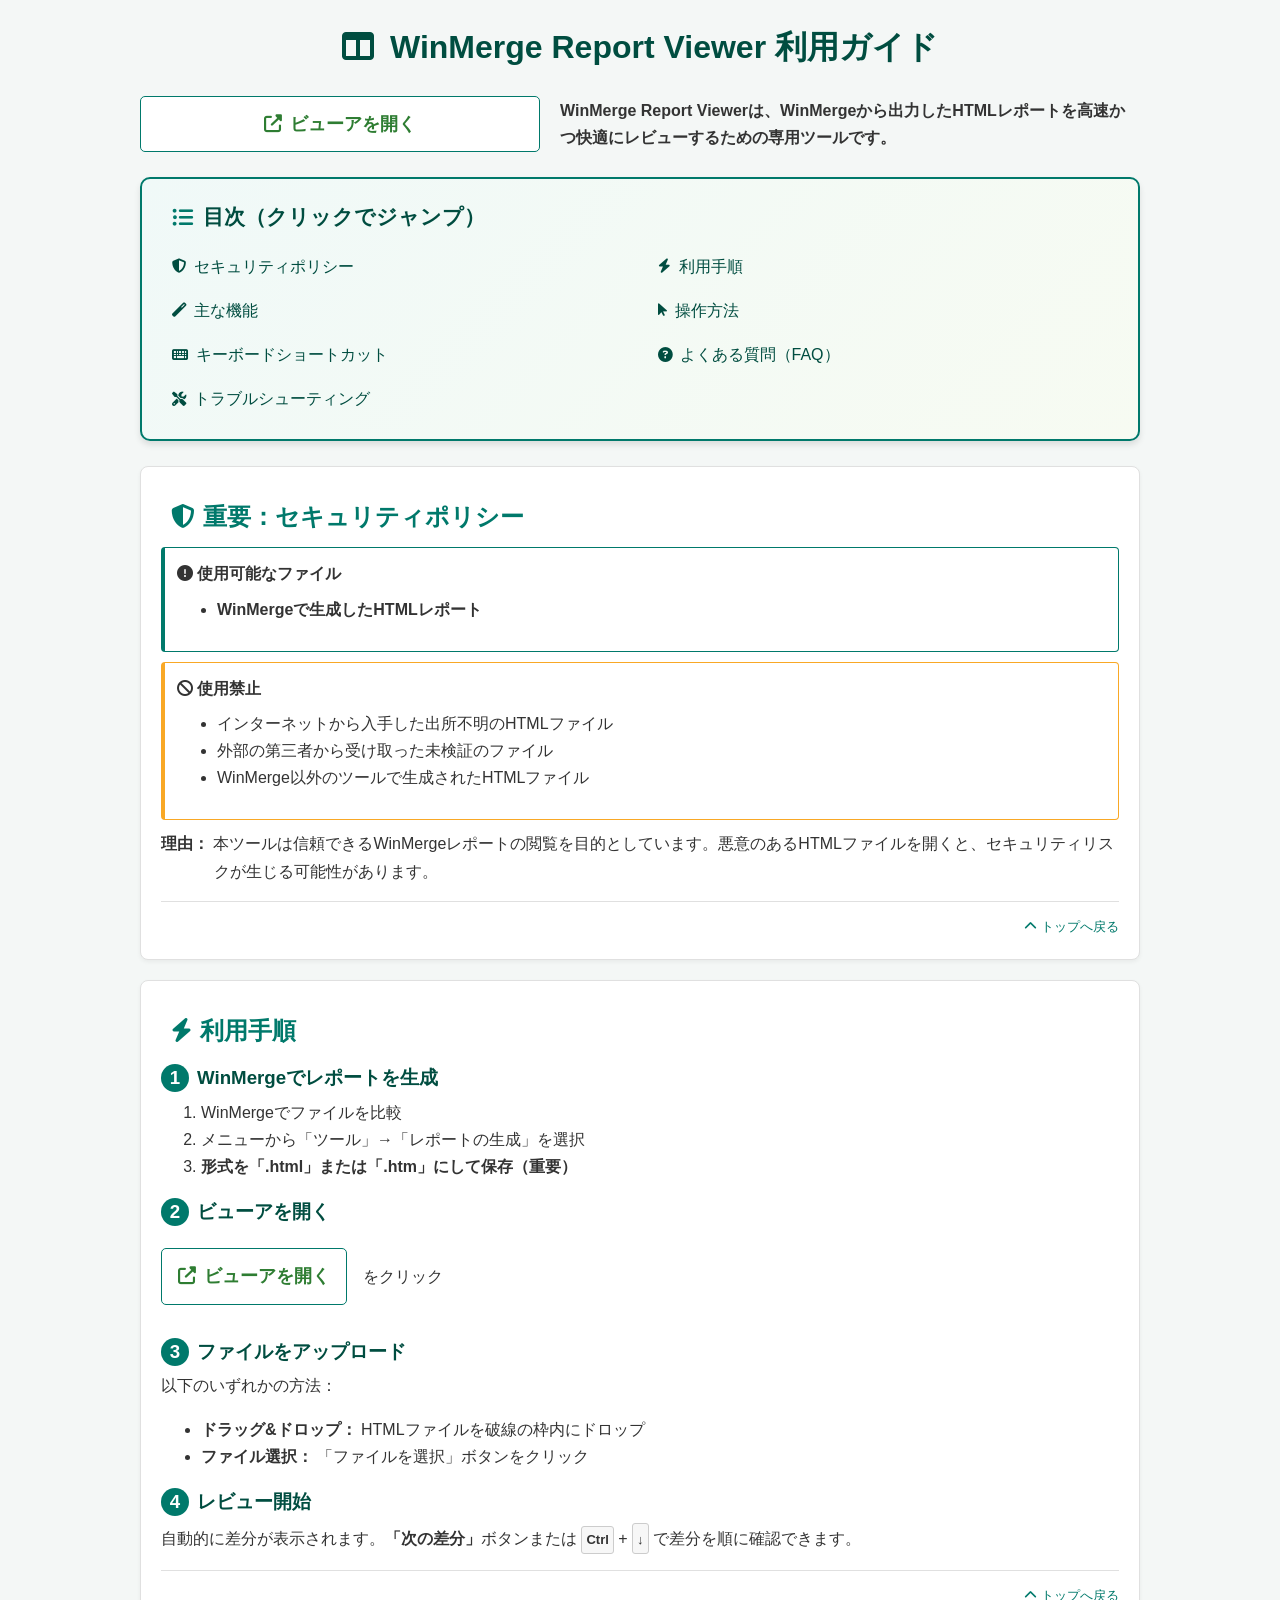
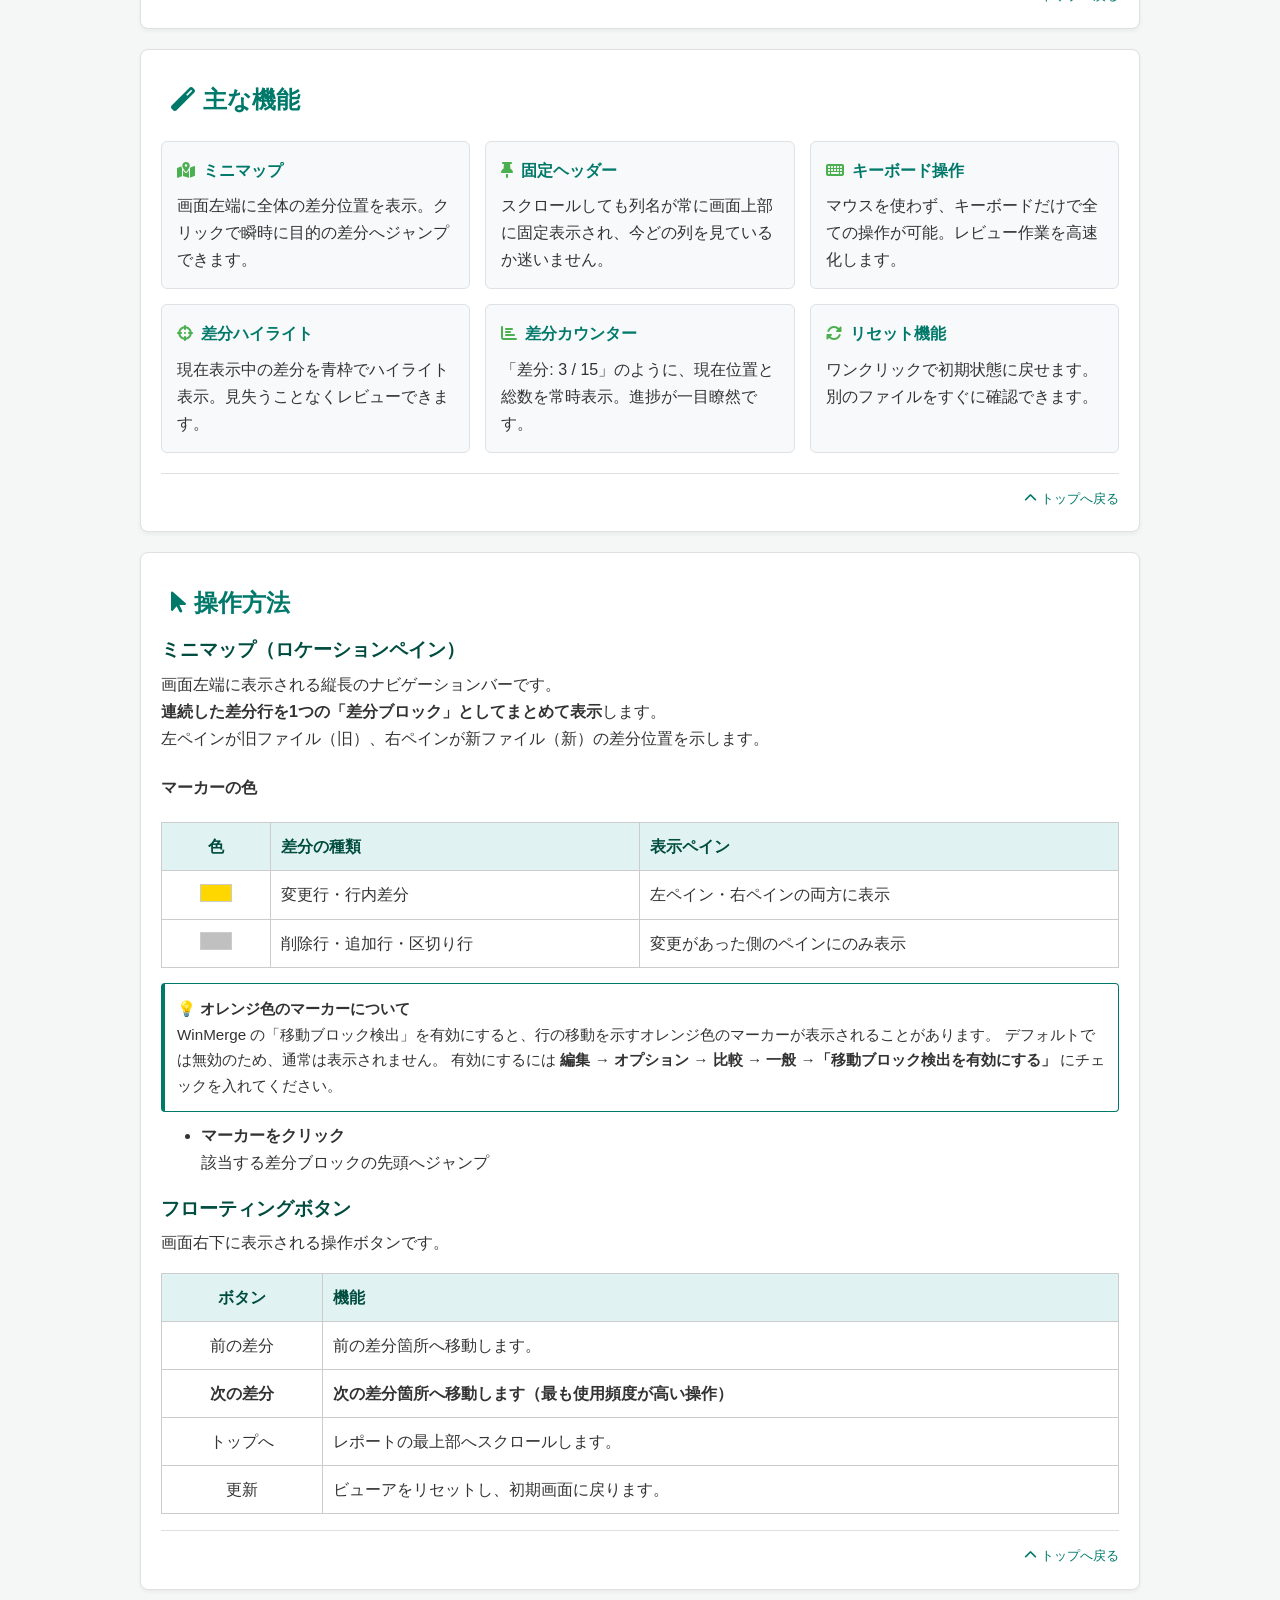
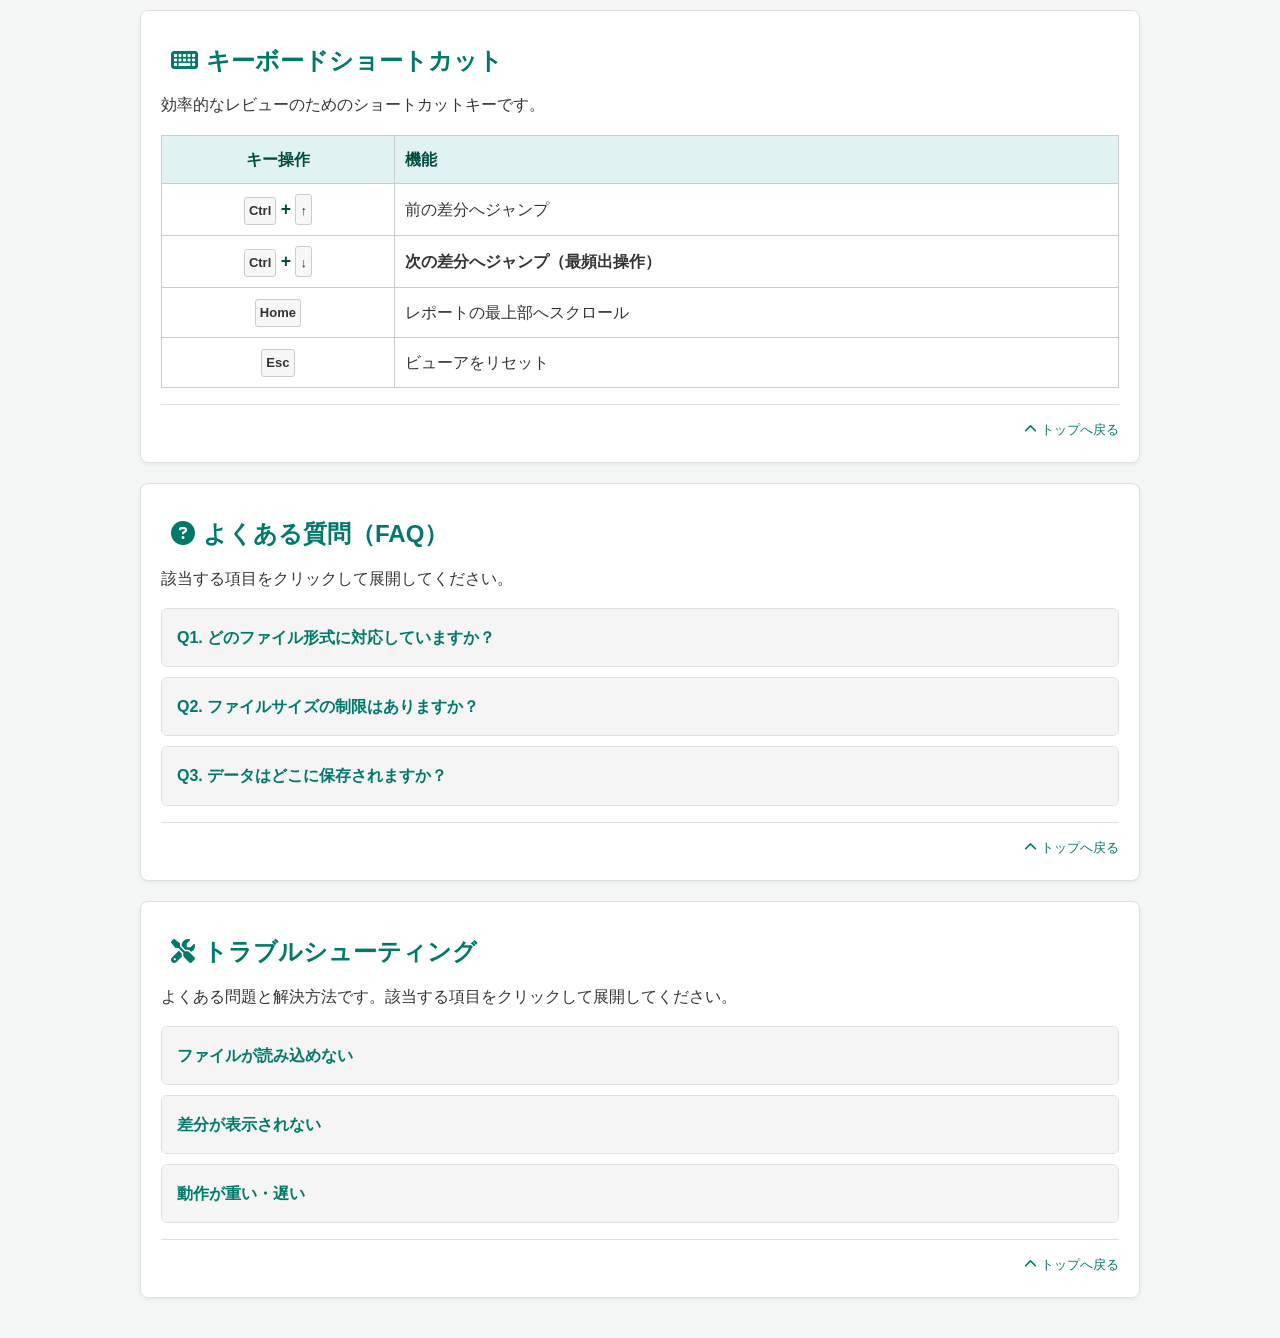
==== commit 81686b18: "docs: テーブルの崩れを修正" ====
--- a/document.html
+++ b/document.html
@@ -567,7 +567,7 @@
 
             td {
                 display: flex;
-                justify-content: space-between;
+                justify-content: center;
                 padding: 8px;
                 border: none;
                 border-bottom: 1px solid #eee;
@@ -704,24 +704,6 @@
                         トラブルシューティング
                     </a>
                 </div>
-                <div class="toc-item">
-                    <a href="#system-requirements">
-                        <i class="fas fa-mobile-alt"></i>
-                        動作環境
-                    </a>
-                </div>
-                <div class="toc-item">
-                    <a href="#accessibility">
-                        <i class="fas fa-universal-access"></i>
-                        アクセシビリティ
-                    </a>
-                </div>
-                <div class="toc-item">
-                    <a href="#technical-specs">
-                        <i class="fas fa-code"></i>
-                        技術仕様
-                    </a>
-                </div>
             </div>
         </div>
 
@@ -831,43 +813,29 @@
                     <tr>
                         <th class="text-center">色</th>
                         <th>差分の種類</th>
-                        <th>左ペイン（旧）</th>
-                        <th>右ペイン（新）</th>
+                        <th>表示ペイン</th>
                     </tr>
                 </thead>
                 <tbody>
                     <tr>
                         <td class="text-center"><span class="color-box minimap-changed"></span></td>
                         <td>変更行・行内差分</td>
-                        <td class="text-center">✅</td>
-                        <td class="text-center">✅</td>
+                        <td colspan="2">左ペイン・右ペインの両方に表示</td>
                     </tr>
                     <tr>
                         <td class="text-center"><span class="color-box minimap-del"></span></td>
-                        <td>削除・追加行・区切り行</td>
-                        <td class="text-center">✅</td>
-                        <td class="text-center">❌</td>
-                    </tr>
-                    <tr>
-                        <td class="text-center"><span class="color-box minimap-moved"></span></td>
-                        <td>移動元</td>
-                        <td class="text-center">✅</td>
-                        <td class="text-center">❌</td>
-                    </tr>
-                    <tr>
-                        <td class="text-center"><span class="color-box minimap-moved"></span></td>
-                        <td>移動先</td>
-                        <td class="text-center">❌</td>
-                        <td class="text-center">✅</td>
-                    </tr>
-                    <tr>
-                        <td class="text-center"><span class="color-box minimap-del"></span></td>
-                        <td>区切り行</td>
-                        <td class="text-center">✅</td>
-                        <td class="text-center">✅</td>
+                        <td>削除行・追加行・区切り行</td>
+                        <td colspan="2">変更があった側のペインにのみ表示</td>
                     </tr>
                 </tbody>
             </table>
+
+            <div class="info-box" style="margin-top: 10px; font-size: 0.95em;">
+                <strong>💡 オレンジ色のマーカーについて</strong><br>
+                WinMerge の「移動ブロック検出」を有効にすると、行の移動を示すオレンジ色のマーカーが表示されることがあります。
+                デフォルトでは無効のため、通常は表示されません。
+                有効にするには <strong>編集 → オプション → 比較 → 一般 →「移動ブロック検出を有効にする」</strong> にチェックを入れてください。
+            </div>
 
             <ul>
                 <li class="mb-0_5rem">
@@ -979,59 +947,12 @@
 
                 <div class="accordion-item">
                     <div class="accordion-header">
-                        <span>Q3. インターネット接続は必要ですか？</span>
+                        <span>Q3. データはどこに保存されますか？</span>
                     </div>
                     <div class="accordion-content">
                         <div class="accordion-body">
-                            <strong>A3:</strong> アイコン（Font
-                            Awesome）の読み込みにのみ必要です。アイコンが表示されなくても機能自体は動作しますので、オフライン環境でも利用可能です。
-                        </div>
-                    </div>
-                </div>
-
-                <div class="accordion-item">
-                    <div class="accordion-header">
-                        <span>Q4. 複数のファイルを同時に開けますか？</span>
-                    </div>
-                    <div class="accordion-content">
-                        <div class="accordion-body">
-                            <strong>A4:</strong> 現在のバージョンでは一度に1つのファイルのみ開けます。別のファイルを開く場合は「更新」ボタンでリセットしてください。
-                        </div>
-                    </div>
-                </div>
-
-                <div class="accordion-item">
-                    <div class="accordion-header">
-                        <span>Q5. スマートフォンで使えますか？</span>
-                    </div>
-                    <div class="accordion-content">
-                        <div class="accordion-body">
-                            <strong>A5:</strong>
-                            本ツールは<strong>PC環境での使用を前提</strong>としています。画面幅600px以下（スマートフォン）では機能が制限されます。必ずPCでご利用ください。
-                        </div>
-                    </div>
-                </div>
-
-                <div class="accordion-item">
-                    <div class="accordion-header">
-                        <span>Q6. データはどこに保存されますか？</span>
-                    </div>
-                    <div class="accordion-content">
-                        <div class="accordion-body">
-                            <strong>A6:</strong>
-                            <strong>すべての処理はブラウザ内で完結</strong>します。ファイルはサーバーにアップロードされず、あなたのPC内でのみ処理されます。プライバシーは完全に保護されています。
-                        </div>
-                    </div>
-                </div>
-
-                <div class="accordion-item">
-                    <div class="accordion-header">
-                        <span>Q7. ブラウザを閉じるとデータは消えますか？</span>
-                    </div>
-                    <div class="accordion-content">
-                        <div class="accordion-body">
-                            <strong>A7:</strong>
-                            はい。ブラウザを閉じる、またはタブを閉じるとデータは消えます。<strong>ファイルは保存されません</strong>ので、必要に応じて元のHTMLファイルを保管してください。
+                            <strong>A3:</strong>
+                            <strong>すべての処理はブラウザ内で完結</strong>します。ファイルはサーバーにアップロードされず、あなたのPC内でのみ処理されます。ブラウザを閉じるとデータは消えます。
                         </div>
                     </div>
                 </div>
@@ -1078,27 +999,8 @@
                                 <li>ブラウザのキャッシュをクリア（<span class="kbd">Ctrl</span> + <span class="kbd">Shift</span> +
                                     <span class="kbd">R</span>）
                                 </li>
-                                <li>ブラウザの開発者ツール（F12）でエラーを確認</li>
                                 <li>別のブラウザで試す</li>
                             </ol>
-                        </div>
-                    </div>
-                </div>
-
-                <div class="accordion-item">
-                    <div class="accordion-header">
-                        <span>スタイルが崩れて表示される</span>
-                    </div>
-                    <div class="accordion-content">
-                        <div class="accordion-body">
-                            <strong>対処法：</strong>
-                            <ul>
-                                <li>ページを完全にリロード（<span class="kbd">Ctrl</span> + <span class="kbd">Shift</span> +
-                                    <span class="kbd">R</span>）
-                                </li>
-                                <li>ブラウザのキャッシュをクリア</li>
-                                <li>最新バージョンのブラウザを使用しているか確認</li>
-                            </ul>
                         </div>
                     </div>
                 </div>
@@ -1114,158 +1016,14 @@
                                 <li>ファイルサイズが大きい（5MB以上）場合は時間がかかります</li>
                                 <li>他のタブやアプリケーションを閉じてください</li>
                                 <li>ブラウザを再起動してください</li>
-                                <li>PCのメモリ使用率を確認してください</li>
                             </ul>
                         </div>
                     </div>
                 </div>
-
-                <div class="accordion-item">
-                    <div class="accordion-header">
-                        <span>ミニマップが消えない</span>
-                    </div>
-                    <div class="accordion-content">
-                        <div class="accordion-body">
-                            <strong>対処法：</strong>
-                            <ol>
-                                <li>「更新」ボタンをクリック</li>
-                                <li>上記で解決しない場合は、ページをリロード</li>
-                                <li>それでも解決しない場合は、ブラウザを再起動</li>
-                            </ol>
-                        </div>
-                    </div>
-                </div>
-            </div>
-
-            <div class="info-box" style="margin-top: 20px;">
-                <p><strong><i class="fas fa-life-ring"></i> それでも解決しない場合</strong></p>
-                <p>問題が継続する場合は、以下の情報とともにサポートへご連絡ください：</p>
-                <ul>
-                    <li>使用しているブラウザとバージョン</li>
-                    <li>ファイルサイズ</li>
-                    <li>エラーメッセージ（あれば）</li>
-                    <li>発生した操作手順</li>
-                </ul>
             </div>
             <div class="back-to-top"><a href="#top"><i class="fas fa-chevron-up"></i>トップへ戻る</a></div>
         </div>
 
-        <div class="section-box" id="system-requirements">
-            <h2><i class="fas fa-mobile-alt mr-0_5rem"></i>動作環境</h2>
-
-            <h3>対応ブラウザ</h3>
-            <table>
-                <thead>
-                    <tr>
-                        <th>ブラウザ</th>
-                        <th>バージョン</th>
-                        <th>備考</th>
-                    </tr>
-                </thead>
-                <tbody>
-                    <tr>
-                        <td data-label="ブラウザ">Google Chrome</td>
-                        <td data-label="バージョン">90以上</td>
-                        <td data-label="備考"><strong>推奨</strong></td>
-                    </tr>
-                    <tr>
-                        <td data-label="ブラウザ">Microsoft Edge</td>
-                        <td data-label="バージョン">90以上</td>
-                        <td data-label="備考">推奨</td>
-                    </tr>
-                    <tr>
-                        <td data-label="ブラウザ">Firefox</td>
-                        <td data-label="バージョン">88以上</td>
-                        <td data-label="備考">対応</td>
-                    </tr>
-                    <tr>
-                        <td data-label="ブラウザ">Safari</td>
-                        <td data-label="バージョン">14以上</td>
-                        <td data-label="備考">macOS のみ</td>
-                    </tr>
-                </tbody>
-            </table>
-
-            <div class="warning-box">
-                <strong><i class="fas fa-ban"></i> 非対応：</strong> Internet Explorer 11 は非対応です
-            </div>
-
-            <h3>推奨システム要件</h3>
-            <ul>
-                <li><strong>OS：</strong> Windows 10以上、macOS 10.15以上、Linux（最新版）</li>
-                <li><strong>メモリ：</strong> 4GB以上（8GB推奨）</li>
-                <li><strong>画面解像度：</strong> 1280×720以上（1920×1080推奨）</li>
-                <li><strong>ネットワーク：</strong> アイコン表示のみ必要（オフライン利用可能）</li>
-            </ul>
-
-            <h3>制限事項</h3>
-            <table>
-                <thead>
-                    <tr>
-                        <th>項目</th>
-                        <th>制限</th>
-                    </tr>
-                </thead>
-                <tbody>
-                    <tr>
-                        <td data-label="項目">最大ファイルサイズ</td>
-                        <td data-label="制限"><strong>10MB</strong></td>
-                    </tr>
-                    <tr>
-                        <td data-label="項目">対応ファイル形式</td>
-                        <td data-label="制限">.htm、.html</td>
-                    </tr>
-                    <tr>
-                        <td data-label="項目">対応レポート</td>
-                        <td data-label="制限">WinMerge HTML形式のみ</td>
-                    </tr>
-                    <tr>
-                        <td data-label="項目">同時表示可能ファイル数</td>
-                        <td data-label="制限">1ファイルのみ</td>
-                    </tr>
-                </tbody>
-            </table>
-            <div class="back-to-top"><a href="#top"><i class="fas fa-chevron-up"></i>トップへ戻る</a></div>
-        </div>
-
-        <div class="section-box" id="accessibility">
-            <h2><i class="fas fa-universal-access mr-0_5rem"></i>アクセシビリティ</h2>
-            <p>本ビューアは、以下のアクセシビリティ基準を満たしています。</p>
-
-            <h3><i class="fas fa-keyboard"></i> キーボード操作の完全サポート</h3>
-            <p>すべての機能がキーボードのみで操作可能です。マウスを使用しなくても、差分の閲覧からナビゲーションまで、全ての操作を実行できます。</p>
-
-            <h3><i class="fas fa-eye"></i> スクリーンリーダー対応</h3>
-            <p>WAI-ARIA属性を適切に設定し、スクリーンリーダーを通じて差分情報が正確に伝わるよう配慮しています。</p>
-
-            <h3><i class="fas fa-palette"></i> 視認性の確保</h3>
-            <p>テキストと背景のコントラスト比を十分に確保し、色覚特性に関わらず差分を識別できるよう設計されています。</p>
-
-            <h3><i class="fas fa-adjust"></i> アニメーション削減設定</h3>
-            <p>OSの「視覚効果を減らす」設定に対応しており、アニメーションが自動的に無効化されます。</p>
-            <div class="back-to-top"><a href="#top"><i class="fas fa-chevron-up"></i>トップへ戻る</a></div>
-        </div>
-
-        <div class="section-box" id="technical-specs">
-            <h2><i class="fas fa-code mr-0_5rem"></i>技術仕様</h2>
-
-            <h3>使用技術</h3>
-            <ul>
-                <li><strong>JavaScript：</strong> Vanilla JS（フレームワーク不使用）</li>
-                <li><strong>セキュリティ：</strong> DOMParser + CSP（Content Security Policy）</li>
-                <li><strong>UI：</strong> Font Awesome 6.4.0</li>
-                <li><strong>互換性：</strong> モダンブラウザ対応（ES6+）</li>
-            </ul>
-
-            <h3>データの取り扱い</h3>
-            <ul>
-                <li><strong>データ送信：</strong> なし（すべてローカル処理）</li>
-                <li><strong>サーバー通信：</strong> Font Awesome読込のみ</li>
-                <li><strong>プライバシー：</strong> ファイルはブラウザ内でのみ処理</li>
-                <li><strong>ログ収集：</strong> なし</li>
-            </ul>
-            <div class="back-to-top"><a href="#top"><i class="fas fa-chevron-up"></i>トップへ戻る</a></div>
-        </div>
     </div>
 
     <script>
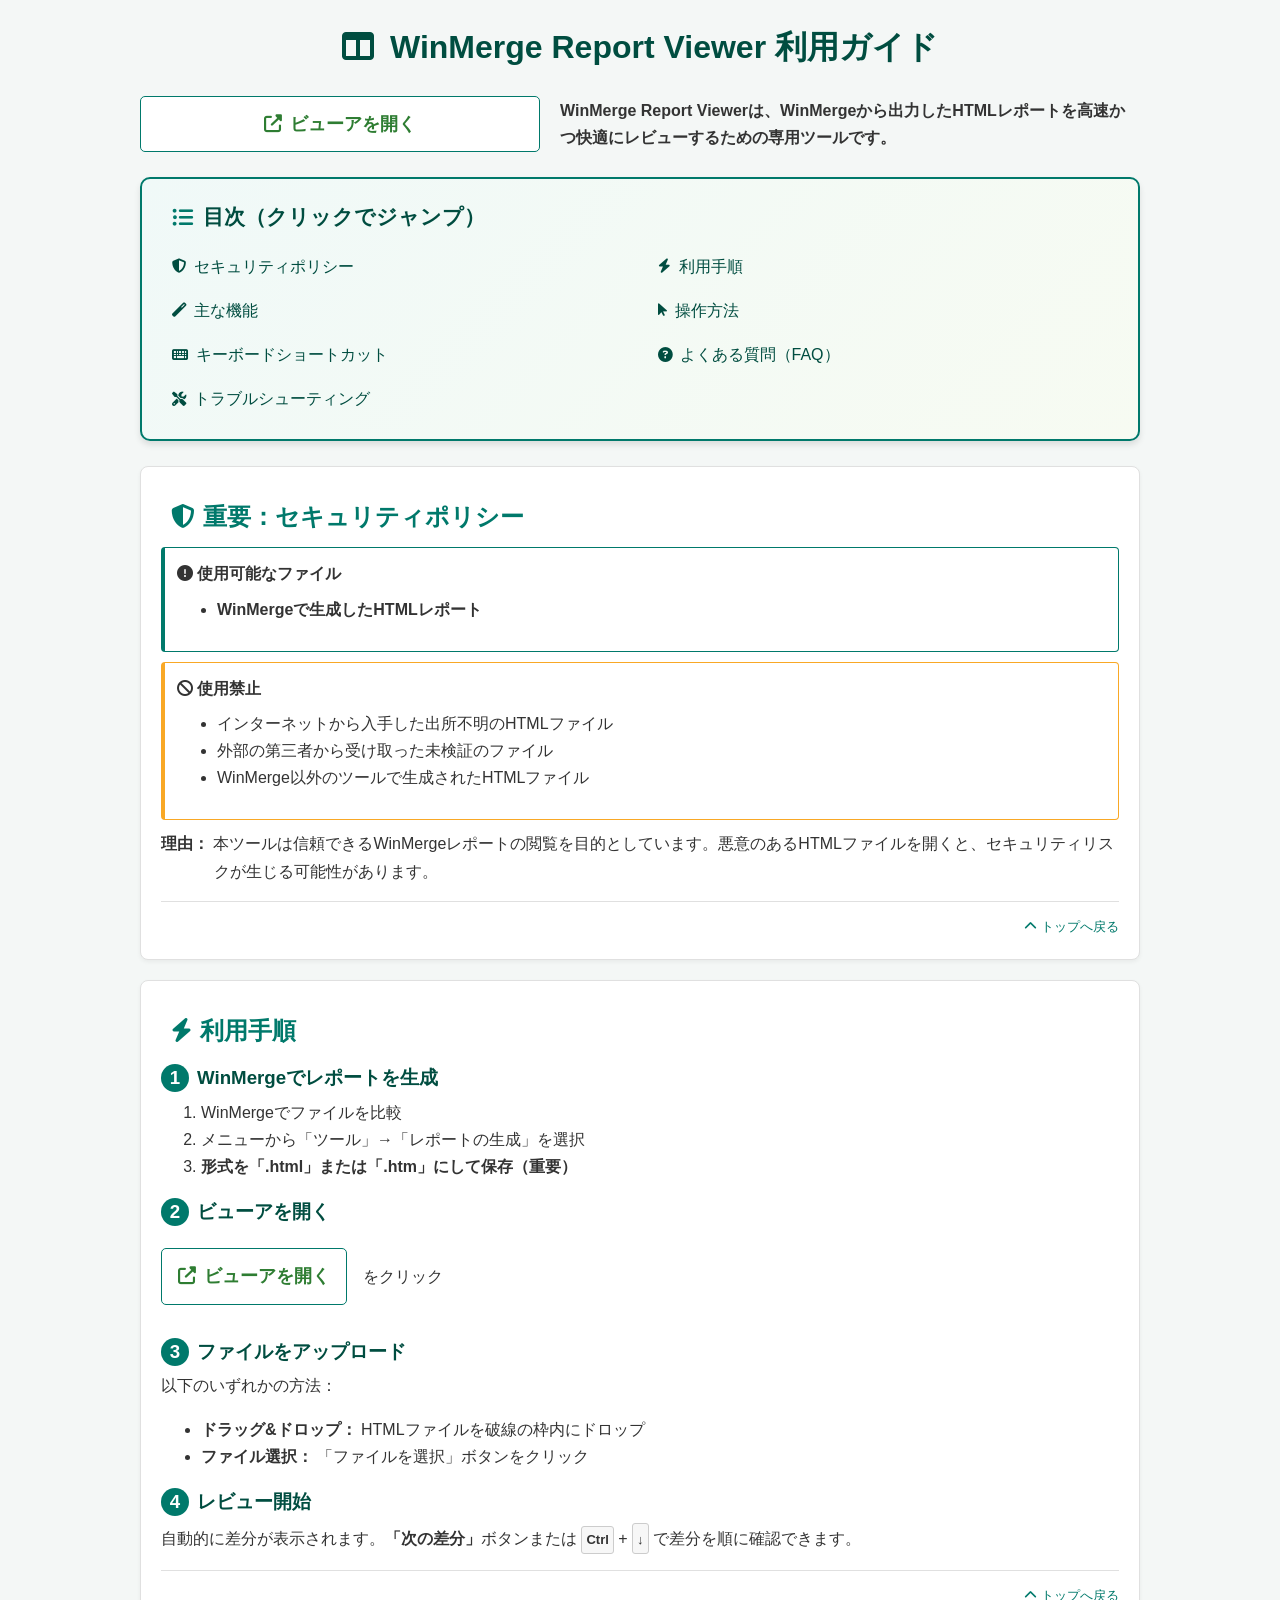
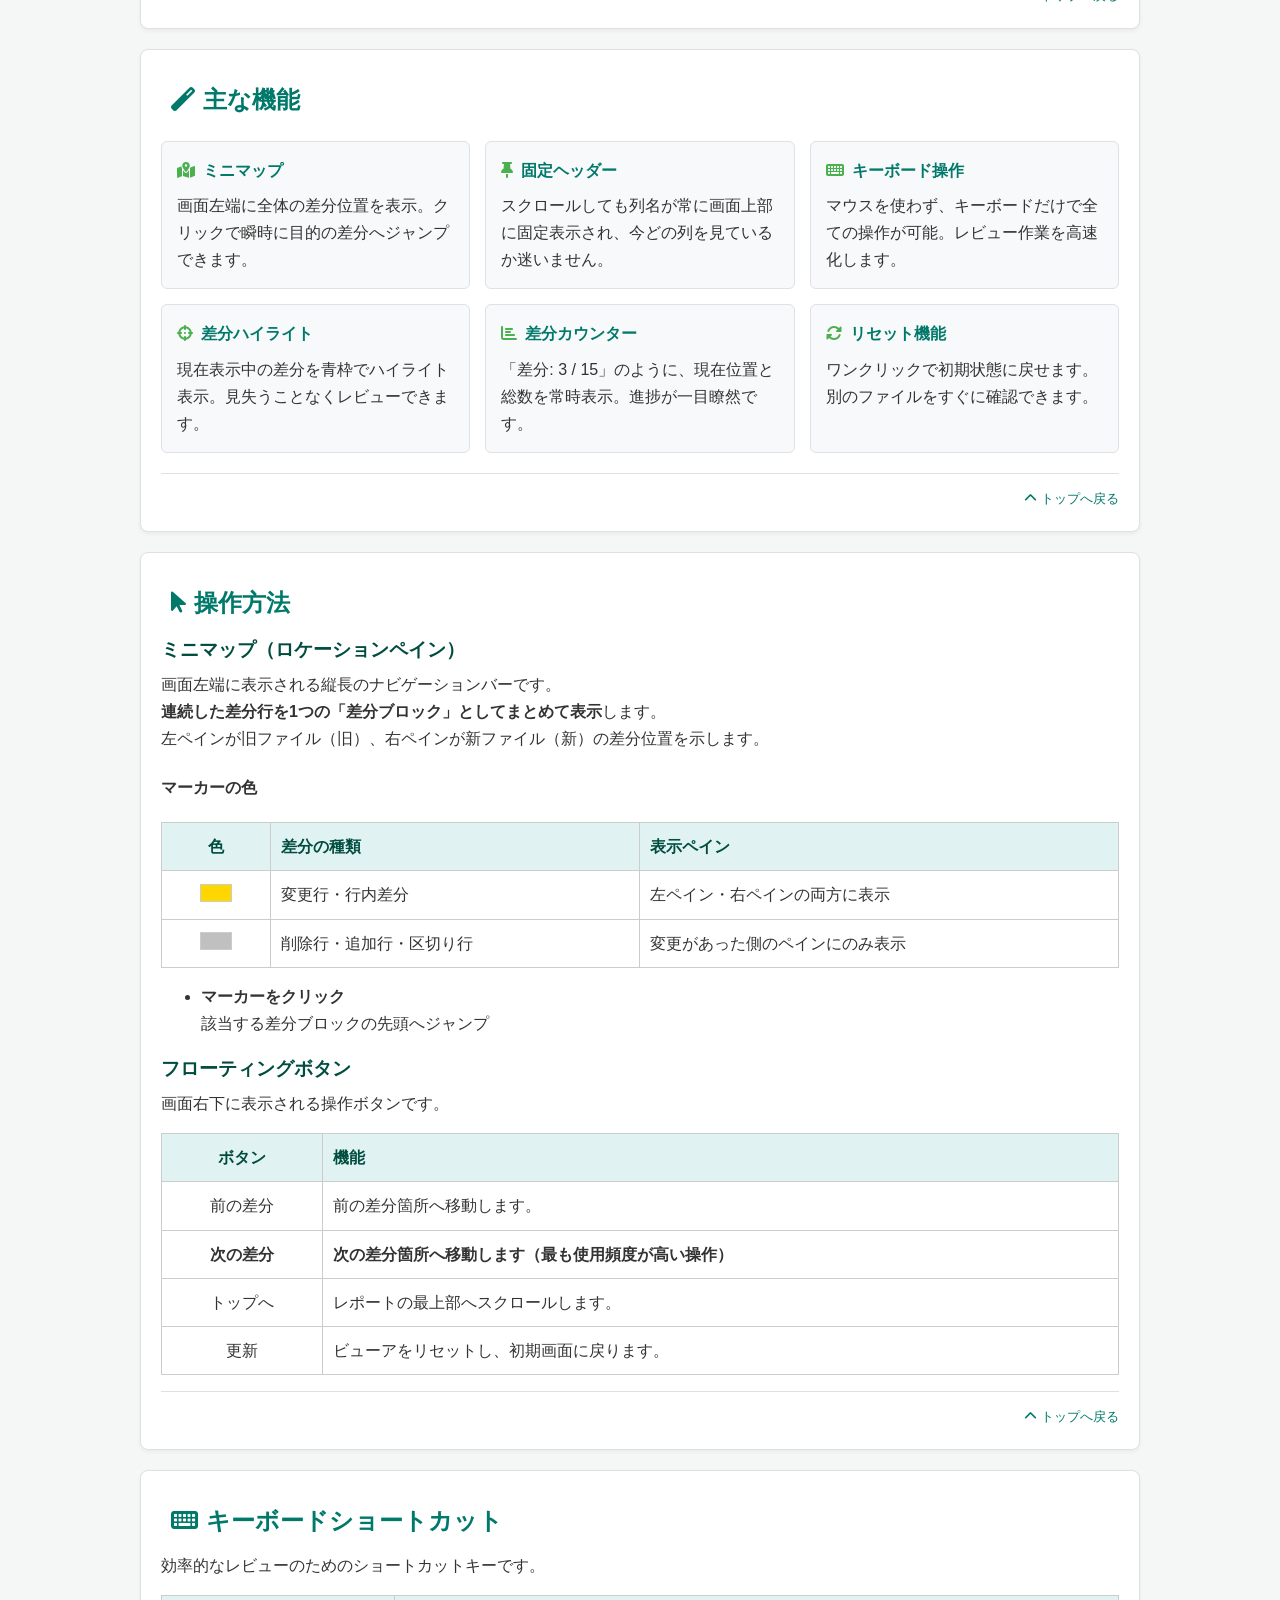
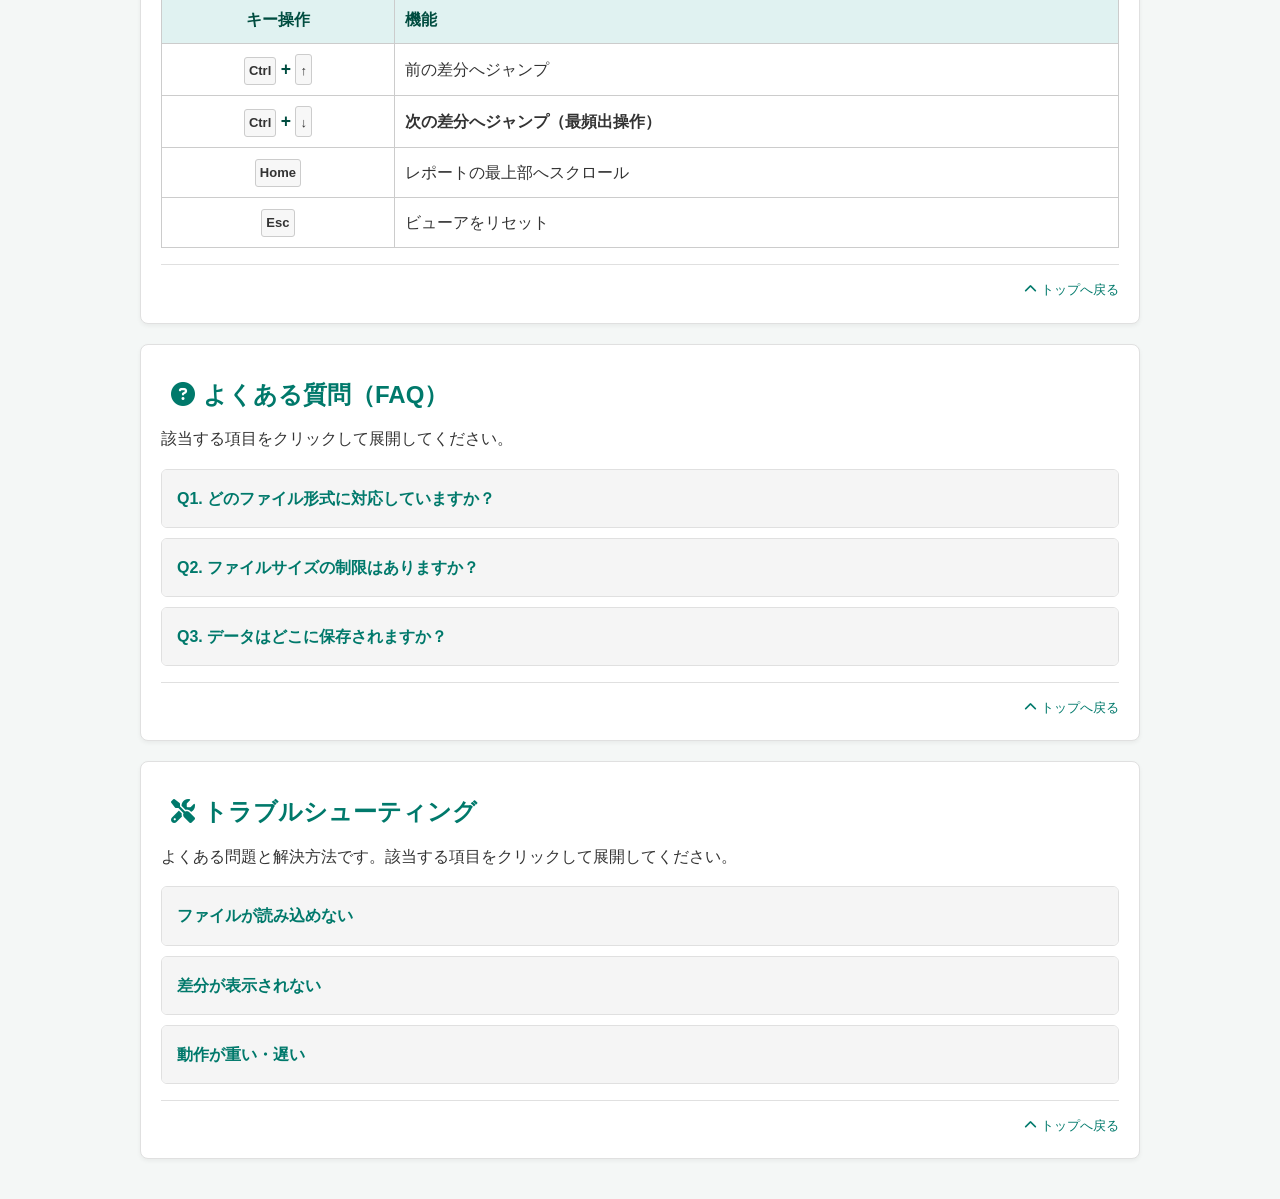
==== commit f8d17b1e: "docs: 「💡オレンジ色のまーかーについて」infoボックス削除" ====
--- a/document.html
+++ b/document.html
@@ -830,13 +830,6 @@
                 </tbody>
             </table>
 
-            <div class="info-box" style="margin-top: 10px; font-size: 0.95em;">
-                <strong>💡 オレンジ色のマーカーについて</strong><br>
-                WinMerge の「移動ブロック検出」を有効にすると、行の移動を示すオレンジ色のマーカーが表示されることがあります。
-                デフォルトでは無効のため、通常は表示されません。
-                有効にするには <strong>編集 → オプション → 比較 → 一般 →「移動ブロック検出を有効にする」</strong> にチェックを入れてください。
-            </div>
-
             <ul>
                 <li class="mb-0_5rem">
                     <strong>マーカーをクリック</strong><br>
